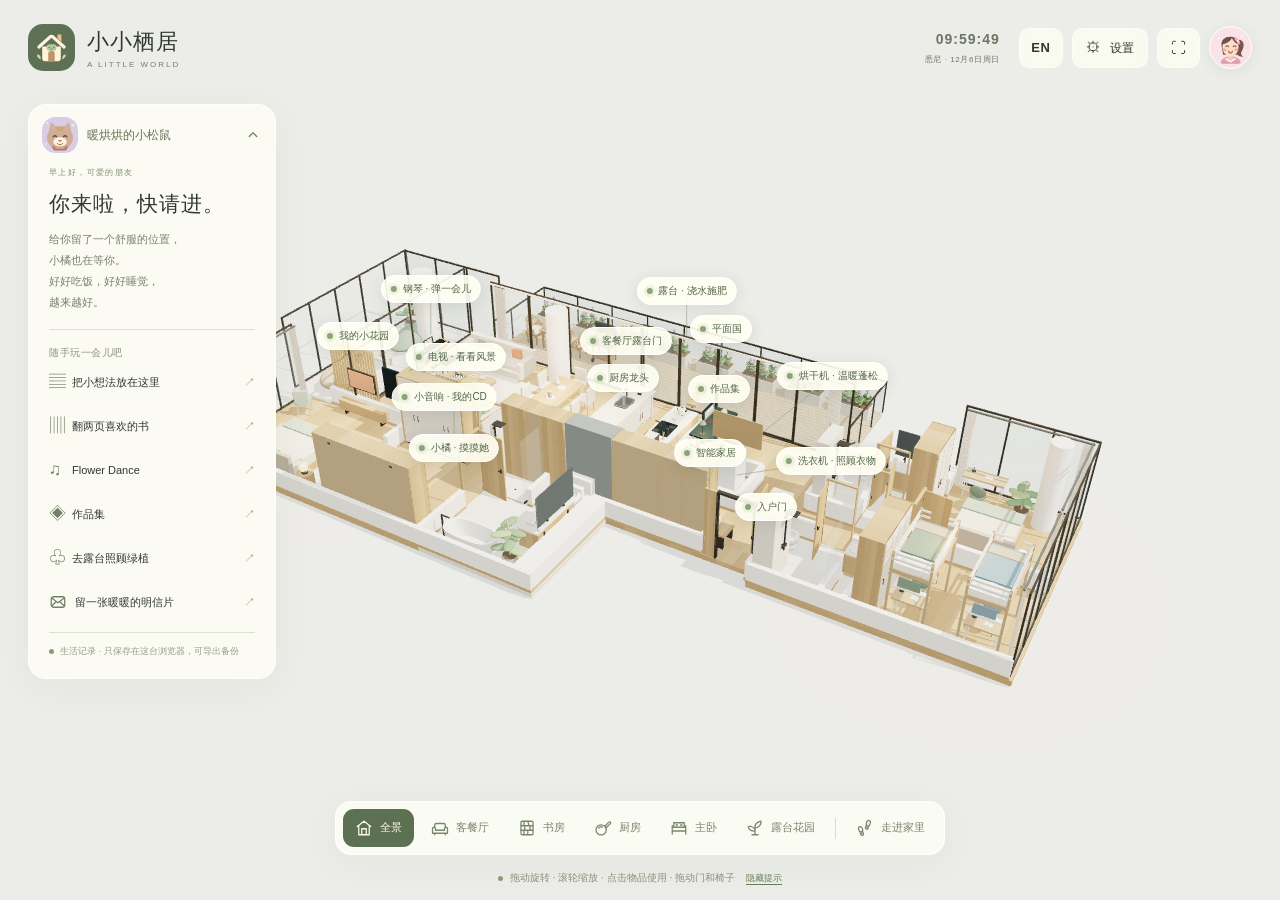
==== little-world/index.html @ 18277e9d "Refine little world rooms and add bilingual daily care interactions" ====
<!doctype html>
<html lang="zh-CN"><head><meta charset="utf-8"><meta name="viewport" content="width=device-width,initial-scale=1,viewport-fit=cover"><meta name="theme-color" content="#e7e8df"><title>小小栖居 · 日常与好奇心</title><link rel="icon" href="data:image/svg+xml,%3Csvg xmlns='http://www.w3.org/2000/svg' viewBox='0 0 64 64'%3E%3Crect width='64' height='64' rx='18' fill='%23647958'/%3E%3Cpath d='M14 30 32 14l18 16v23H14z' fill='%23f5efdf'/%3E%3Cpath d='M27 53V35h10v18' fill='%23647958'/%3E%3C/svg%3E"><link rel="stylesheet" href="home.css?v=12"><link rel="stylesheet" href="personal-space.css?v=9"><link rel="stylesheet" href="welcome-world.css?v=12"><script type="importmap">{"imports":{"three":"./vendor/three.module.js"}}</script></head>
<body>
<main id="world" aria-label="可交互的三维家"></main><div id="hotspots" aria-label="家中的物品"></div>
<header class="topbar"><a class="brand" href="./" aria-label="小小栖居 首页"><span class="home-mark" id="house-icon"></span><span><strong>小小栖居</strong><small>A LITTLE WORLD</small></span></a><div class="top-actions"><span id="clock" class="clock" title="Australia/Sydney"></span><button id="language-toggle" class="icon-button language-toggle" type="button" data-i18n-skip aria-label="Switch to English" title="Switch to English">EN</button><button id="show-settings" class="icon-button" title="显示与数据设置">⚙ <span>设置</span></button><button id="fullscreen" class="icon-button" title="全屏">⛶</button><button id="my-world" class="profile-button" title="认识小屋的主人" aria-label="我的 · 关于屋主与来访记录"><span id="profile-icon"></span></button></div></header>
<aside class="welcome friend-card compactible-card panel" aria-label="朋友卡片">
 <div class="card-header"><button id="welcome-card-toggle" class="card-disclosure" type="button" aria-expanded="true" aria-controls="welcome-card-body"><span id="visitor-chip" class="visitor-chip"><span>一位可爱的朋友</span></span><span class="card-toggle-status sr-only">收起朋友卡片</span><svg class="card-caret" viewBox="0 0 24 24" fill="none" aria-hidden="true"><path d="m7 10 5 5 5-5" stroke="currentColor" stroke-width="1.8" stroke-linecap="round" stroke-linejoin="round"/></svg></button></div>
 <div id="welcome-card-body" class="card-body" role="region" aria-labelledby="welcome-card-toggle"><div class="eyebrow" id="greeting">WELCOME, LITTLE FRIEND</div><h1>你来啦，快请进。</h1><p>给你留了一个舒服的位置，<br>小橘也在等你。<br>好好吃饭，好好睡觉，<br>越来越好。</p><div class="divider"></div><div class="mini-label">随手玩一会儿吧</div><button class="text-action" id="desk-shortcut"><span>▤</span> 把小想法放在这里 <b>↗</b></button><button class="text-action" id="book-shortcut"><span>▥</span> 翻两页喜欢的书 <b>↗</b></button><button class="text-action" id="music-shortcut"><span>♫</span> Flower Dance <b>↗</b></button><button class="text-action" id="portfolio-shortcut"><span>◈</span> 作品集 <b>↗</b></button><button class="text-action" id="garden-shortcut"><span>♧</span> 去露台照顾绿植 <b>↗</b></button><button class="text-action" id="postcard-shortcut"><span id="postcard-icon" class="shortcut-icon"><svg viewBox="0 0 24 24" fill="none" aria-hidden="true"><rect x="3" y="5" width="18" height="14" rx="3" stroke="currentColor" stroke-width="1.7"/><path d="m4 7 8 6 8-6M4 17l5-5m11 5-5-5" stroke="currentColor" stroke-width="1.7" stroke-linecap="round" stroke-linejoin="round"/></svg></span> 留一张暖暖的明信片 <b>↗</b></button><div class="home-status"><i></i><span id="save-status">生活记录 · 保存在你的浏览器</span></div></div>
</aside>
<aside class="cat-card compactible-card panel" aria-label="猫咪卡片">
 <div class="cat-header card-header"><button class="cat-avatar" id="cat-avatar-button" aria-label="让小橘来打招呼">🐈</button><button id="cat-card-toggle" class="card-disclosure" type="button" aria-expanded="true" aria-controls="cat-card-body"><span class="cat-heading"><span class="mini-label">今天也有她陪你</span><span id="cat-name" class="cat-title">小橘</span></span><span class="card-toggle-status sr-only">收起猫咪卡片</span><svg class="card-caret" viewBox="0 0 24 24" fill="none" aria-hidden="true"><path d="m7 10 5 5 5-5" stroke="currentColor" stroke-width="1.8" stroke-linecap="round" stroke-linejoin="round"/></svg></button></div>
 <div id="cat-card-body" class="card-body" role="region" aria-labelledby="cat-card-toggle"><p id="cat-status">在家里伸个懒腰。</p><div class="cat-care"><span id="cat-fed">今日还没喂食</span><span id="cat-days">相伴第 1 天</span></div><div class="cat-actions"><button id="feed-cat" class="primary">添一碗猫粮</button><button id="pet-cat">摸摸头</button><button id="water-cat" class="cat-water">添一点清水</button></div><label class="follow"><input type="checkbox" id="cat-follow" checked> 让小橘跟着我</label><div class="cat-tools"><button id="cat-mute" class="muted-toggle" title="猫咪声音开关" aria-label="猫咪声音开关">♪</button><button id="focus-cat" class="cat-focus" title="看看猫咪">看看她 <span aria-hidden="true">↗</span></button></div><div class="cat-caption">靠近她，听听她想说什么。</div></div>
</aside>
<nav class="room-nav panel" aria-label="房间视角"><button data-room="overview" class="active"><svg class="room-icon" xmlns="http://www.w3.org/2000/svg" viewBox="0 0 24 24" width="18" height="18" fill="none" stroke="currentColor" stroke-width="1.7" stroke-linecap="round" stroke-linejoin="round" aria-hidden="true" focusable="false"><path d="m3 10 9-7 9 7M5 9v12h14V9M9 21v-8h6v8"/></svg> <span>全景</span></button><button data-room="living"><svg class="room-icon" xmlns="http://www.w3.org/2000/svg" viewBox="0 0 24 24" width="18" height="18" fill="none" stroke="currentColor" stroke-width="1.7" stroke-linecap="round" stroke-linejoin="round" aria-hidden="true" focusable="false"><path d="M5 12V8a2 2 0 0 1 2-2h10a2 2 0 0 1 2 2v4M4 11a2 2 0 0 1 2 2v2h12v-2a2 2 0 0 1 4 0v6H2v-6a2 2 0 0 1 2-2ZM5 19v2m14-2v2"/></svg> <span>客餐厅</span></button><button data-room="study"><svg class="room-icon" xmlns="http://www.w3.org/2000/svg" viewBox="0 0 24 24" width="18" height="18" fill="none" stroke="currentColor" stroke-width="1.7" stroke-linecap="round" stroke-linejoin="round" aria-hidden="true" focusable="false"><rect x="4" y="3" width="16" height="18" rx="1.5"/><path d="M4 9h16M4 15h16M8 3v6m5-6 2 6M9 9v6m7-6v6M8 15v6m5-6v6"/></svg> <span>书房</span></button><button data-room="kitchen" aria-label="厨房"><svg xmlns="http://www.w3.org/2000/svg" viewBox="0 0 24 24" class="room-icon" width="18" height="18" fill="none" stroke="currentColor" stroke-width="1.7" stroke-linecap="round" stroke-linejoin="round" aria-hidden="true" focusable="false"><circle cx="9.5" cy="14.5" r="6.8"/><path d="m14.3 9.7 5.5-5.5a1.4 1.4 0 0 1 2 2l-6 5.8M6.3 12.1a4 4 0 0 1 4.7-1.2"/></svg> <span>厨房</span></button><button data-room="master"><svg class="room-icon" xmlns="http://www.w3.org/2000/svg" viewBox="0 0 24 24" width="18" height="18" fill="none" stroke="currentColor" stroke-width="1.7" stroke-linecap="round" stroke-linejoin="round" aria-hidden="true" focusable="false"><path d="M3 20V9m18 11V9M3 16h18M5 11V5h14v6M3 11h18v5H3Z"/><path d="M8 8h2m4 0h2"/></svg> <span>主卧</span></button><button data-room="terrace"><svg class="room-icon" xmlns="http://www.w3.org/2000/svg" viewBox="0 0 24 24" width="18" height="18" fill="none" stroke="currentColor" stroke-width="1.7" stroke-linecap="round" stroke-linejoin="round" aria-hidden="true" focusable="false"><path d="M12 21v-9M12 16C4 17 3 10 3 10s8-2 9 6Zm0-4C11 4 20 3 20 3s1 8-8 9ZM8 21h8"/></svg> <span>露台花园</span></button><span class="nav-divider"></span><button id="walk-mode" aria-label="走进家里" aria-pressed="false"><svg xmlns="http://www.w3.org/2000/svg" viewBox="0 0 24 24" class="room-icon" width="18" height="18" fill="none" stroke="currentColor" stroke-width="1.7" stroke-linecap="round" stroke-linejoin="round" aria-hidden="true" focusable="false"><g transform="translate(3.5 10) rotate(-18 3 5)"><path d="M3 0C1.3 0 .5 1.5 .5 3.2L.9 7h4.2l.4-3.8C5.5 1.5 4.7 0 3 0Zm-1.8 9h3.6v1.3a1.8 1.8 0 0 1-3.6 0Z"/></g><g transform="translate(13 1.8) rotate(18 3 5)"><path d="M3 0C1.3 0 .5 1.5 .5 3.2L.9 7h4.2l.4-3.8C5.5 1.5 4.7 0 3 0Zm-1.8 9h3.6v1.3a1.8 1.8 0 0 1-3.6 0Z"/></g></svg> <span>走进家里</span></button></nav>
<div class="interaction-help"><span class="help-dot"></span><span id="controls-help">拖动旋转 · 滚轮缩放 · 点击物品使用 · 拖动门和椅子</span><button id="toggle-hotspots">隐藏提示</button></div>
<div id="hover-label" hidden></div><div id="toast" role="status" aria-live="polite"></div>
<div id="loading" role="status" data-i18n-skip><div class="loading-home">⌂</div><h2>正在把家收拾好…</h2><p id="load-detail" lang="en">Making room for you…</p></div>
<section id="settings" class="settings panel" hidden aria-label="显示与数据设置"><div class="settings-title"><h2>让家更顺手</h2><button id="close-settings" class="small-icon" aria-label="关闭设置">×</button></div><label>完整墙体<input id="full-walls" type="checkbox"></label><label>玻璃与窗帘<input id="show-glass" type="checkbox" checked></label><label>顶面与空调<input id="show-ceiling" type="checkbox"></label><label>减弱动画<input id="reduce-motion" type="checkbox"></label><label>猫咪的名字<input id="rename-cat" type="text" maxlength="16" value="小橘"></label><button id="reset-furniture">复原家具位置</button><button id="export-data">导出便签与生活记录</button><label class="import-label">导入备份<input id="import-data" type="file" accept="application/json,.json"></label><a href="README.md" target="_blank" rel="noopener">使用说明 ↗</a><p>便签和生活记录留在这个浏览器。共享信箱里的明信片会公开展示。</p></section>
<section id="portfolio-window" class="studio-window" hidden role="dialog" aria-label="作品集"><header id="portfolio-drag"><div><span class="window-dot"></span> 作品集</div><button id="portfolio-close" aria-label="关闭作品集">×</button></header><div class="studio-toolbar"><span>把想法做成可以体验的东西</span><a id="portfolio-external" href="https://liqianyouy.github.io/Homepage/portfolio/" target="_blank" rel="noopener">在浏览器中打开 ↗</a></div><iframe id="portfolio-frame" title="作品集" sandbox="allow-scripts allow-same-origin allow-forms allow-popups" referrerpolicy="strict-origin-when-cross-origin"></iframe><footer>HCI · Responsible AI · Physical computing · Everyday care</footer></section>
<script>if(location.protocol==='file:'){document.querySelector('#loading h2').textContent='请通过启动器打开小小栖居';document.querySelector('#load-detail').textContent='Please start the local server and open its localhost address.';}</script><script type="module" src="app.js?v=12"></script></body></html>
---- little-world/home.css ----
:root{--ink:#30392f;--muted:#7a8271;--green:#5b6d50;--cream:#fbfbf3;--line:#dce0d2;--soft:#e9eddf;--accent:#c79267;font-family:-apple-system,BlinkMacSystemFont,"PingFang SC","Noto Sans SC",sans-serif;color:var(--ink);font-synthesis:none}*{box-sizing:border-box}html,body{margin:0;width:100%;height:100%;overflow:hidden;background:#e7e8df}button,input,a{-webkit-tap-highlight-color:transparent}button,a{touch-action:manipulation}button{font:inherit;color:inherit;border:1px solid var(--line);background:#f9faf2;border-radius:10px;cursor:pointer;transition:background .18s,transform .18s}button:hover{background:#e7ecd9}button:active{transform:translateY(1px)}button:focus-visible,a:focus-visible,input:focus-visible{outline:3px solid #aac298;outline-offset:3px}button:disabled{opacity:.5;cursor:default}a{color:inherit;text-decoration:none}input{font:inherit;accent-color:var(--green)}[hidden]{display:none!important}#world,#world canvas,#hotspots{position:absolute;inset:0;width:100%;height:100%}#world canvas{display:block;touch-action:none;outline:none}#hotspots{pointer-events:none;z-index:3}.panel{background:#fbfcf4ed;border:1px solid #ffffffd9;box-shadow:0 8px 40px #3442270b;backdrop-filter:blur(16px);border-radius:18px}.topbar{position:absolute;left:28px;right:28px;top:24px;display:flex;align-items:center;justify-content:space-between;z-index:9;pointer-events:none}.topbar>*{pointer-events:auto}.brand{display:flex;align-items:center;gap:12px}.brand strong{font-size:22px;letter-spacing:1px;font-weight:650}.brand small{display:block;font-size:8px;letter-spacing:2px;color:#75806c;margin-top:3px}.home-mark{width:47px;height:47px;border-radius:15px;background:#5e7155;color:#fcf7e8;display:grid;place-items:center;font-size:34px;line-height:1}.top-actions{display:flex;align-items:center;gap:9px}.icon-button{height:40px;padding:0 13px;background:#fbfcf1da;border-color:#fff9;backdrop-filter:blur(8px);font-size:15px}.icon-button span{font-size:12px;margin-left:5px}.clock{font-size:11px;color:#6d7763;margin-right:10px;letter-spacing:.6px}.welcome{position:absolute;left:28px;top:104px;width:248px;padding:24px;z-index:4}.eyebrow{font-size:9px;letter-spacing:1.8px;color:#819071}.welcome h1{font-size:23px;font-weight:600;letter-spacing:1px;margin:11px 0 12px}.welcome p{font-size:12px;line-height:1.9;color:#77816e;margin:0}.divider{height:1px;background:var(--line);margin:19px 0}.mini-label{font-size:10px;letter-spacing:.5px;color:#88927d}.text-action{padding:10px 0;display:flex;align-items:center;width:100%;background:none;border:0;font-size:12px;text-align:left;gap:11px}.text-action span{width:15px;color:#718365;font-size:17px}.text-action b{margin-left:auto;font-weight:400;color:#919c83}.text-action:hover{background:none;color:#789461}.home-status{border-top:1px solid var(--line);display:flex;gap:6px;align-items:center;padding-top:15px;margin-top:8px;font-size:9px;color:#949d88}.home-status i,.help-dot{display:inline-block;height:5px;width:5px;border-radius:50%;background:#8a9f72}.cat-card{position:absolute;right:28px;top:104px;width:224px;padding:17px;z-index:4}.cat-header{display:flex;align-items:center;gap:10px}.cat-avatar{background:#efe7d6;border-radius:50%;font-size:24px;width:43px;height:43px;display:grid;place-items:center}.cat-header h2{font-size:17px;font-weight:600;margin:3px 0}.small-icon{border:0;background:none;font-size:20px;padding:2px 5px;margin-left:auto}.cat-card p{font-size:11px;color:#78826d;margin:16px 0 11px}.cat-care{display:flex;justify-content:space-between;font-size:9px;color:#91987f}.cat-actions{display:flex;gap:6px;margin-top:13px}.cat-actions button{padding:9px 10px;font-size:11px;flex:1;white-space:nowrap}.primary{background:var(--green);color:#fff8e9;border-color:var(--green)}.primary:hover{background:#6c825e}.follow{display:flex;align-items:center;gap:4px;font-size:10px;color:#8a947b;margin-top:12px}.follow input{width:12px;height:12px}.room-nav{position:absolute;bottom:45px;left:50%;transform:translateX(-50%);display:flex;align-items:center;gap:5px;padding:7px;z-index:8;border-radius:16px;white-space:nowrap}.room-nav button{border:0;background:transparent;display:flex;gap:7px;align-items:center;padding:10px 12px;font-size:17px;border-radius:11px;color:#7b876d}.room-nav span{font-size:11px}.room-nav button.active{background:#5c7052;color:#fcf7e8}.room-nav button:hover:not(.active){background:#e9eddd}.nav-divider{height:21px;width:1px;background:#d8decd;margin:0 3px}.interaction-help{position:absolute;left:50%;bottom:15px;transform:translateX(-50%);display:flex;align-items:center;gap:7px;font-size:10px;color:#89947b;white-space:nowrap;z-index:4}.interaction-help button{border:0;background:transparent;padding:0 0 0 4px;font-size:9px;color:#687f57;text-decoration:underline;text-underline-offset:3px}.hotspot{position:absolute;pointer-events:auto;transform:translate(-50%,-100%);font-size:10px;padding:6px 9px;border-radius:20px;background:#fffff3e8;border:1px solid #fff;box-shadow:0 3px 15px #3a462b1c;color:#516547;white-space:nowrap;display:flex;align-items:center;gap:6px}.hotspot:before{content:"";width:6px;height:6px;border-radius:50%;background:#8aa575;box-shadow:0 0 0 3px #91a87520}.hotspot:hover{background:#f7ffe8;transform:translate(-50%,-105%)}#hover-label{position:absolute;z-index:14;pointer-events:none;background:#3b4b35ed;color:#f6f4e8;border-radius:9px;padding:8px 11px;font-size:11px;box-shadow:0 5px 14px #0002}#toast{position:absolute;left:50%;bottom:126px;z-index:200;transform:translate(-50%,8px);padding:12px 19px;background:#384931ed;color:#fff9eb;box-shadow:0 10px 40px #202a171c;border-radius:30px;font-size:12px;opacity:0;pointer-events:none;transition:.2s}#toast.show{opacity:1;transform:translate(-50%,0)}#loading{position:absolute;inset:0;z-index:100;display:grid;align-content:center;justify-items:center;background:#e9ebe1;color:#667959}.loading-home{font-size:70px;font-weight:200}.loading-home:after{content:"";display:block;width:45px;height:2px;background:#bdc7ad;animation:breathe 1.5s ease-in-out infinite;margin:7px auto 25px}#loading h2{font-size:20px;letter-spacing:2px;font-weight:400;margin:0 0 12px}#loading p{font-size:11px;color:#8b977c}@keyframes breathe{50%{opacity:.3;transform:scaleX(.4)}}.settings{position:absolute;right:28px;top:82px;width:280px;z-index:35;padding:21px}.settings-title{display:flex;align-items:center;margin-bottom:14px}.settings h2{font-size:17px;font-weight:550;margin:0}.settings label{display:flex;align-items:center;justify-content:space-between;font-size:12px;margin:15px 0}.settings label input[type=text]{width:113px;background:#fffdf4;border:1px solid #d7dec9;border-radius:6px;padding:7px;font-size:12px}.settings>button,.import-label,.settings>a{display:block!important;width:100%;font-size:11px;padding:10px;text-align:center;border-radius:8px;margin:8px 0!important}.import-label{background:#e9eddc;cursor:pointer}.import-label input{display:none}.settings p{font-size:10px;line-height:1.8;color:#939d87}.studio-window{position:absolute;left:26%;top:12%;width:min(850px,72vw);height:72vh;z-index:65;border-radius:15px;background:#f8f9ef;box-shadow:0 20px 100px #19241736;overflow:hidden;resize:both;min-width:330px;min-height:300px;border:1px solid #fff}.studio-window header{height:47px;padding:0 16px;display:flex;align-items:center;justify-content:space-between;background:#eef0e3;cursor:move;touch-action:none;font-size:12px}.studio-window header button{background:none;border:0;font-size:24px}.window-dot{display:inline-block;width:8px;height:8px;border-radius:50%;background:#98a783;margin-right:9px}.studio-toolbar{height:40px;display:flex;justify-content:space-between;align-items:center;padding:0 18px;font-size:10px;color:#7e8b6d}.studio-toolbar a{color:#5f7a4e}.studio-window iframe{border:0;background:white;width:100%;height:calc(100% - 112px)}.studio-window footer{height:25px;padding:4px 18px;font-size:9px;color:#919b85}.walk-mode .welcome{display:none}.walk-mode #world{cursor:crosshair}.night .panel{background:#eff1e2e6}.night .brand,.night .clock{color:#e5ebd8}.night .brand small{color:#c4d0b8}.night .interaction-help{color:#c4cfb6}body[data-reduced-motion=true] *{animation:none!important;transition:none!important}@media(max-width:1100px){.welcome{width:206px;padding:19px}.cat-card{width:192px;padding:14px}.welcome h1{font-size:20px}.text-action{font-size:11px}.room-nav button{padding:9px 10px}}@media(max-width:760px){.topbar{left:15px;right:15px;top:15px}.brand small,.clock,.icon-button span{display:none}.brand strong{font-size:19px}.home-mark{width:38px;height:38px;border-radius:12px;font-size:29px}.top-actions{gap:5px}.icon-button{height:35px;padding:0 10px}.welcome{left:15px;top:73px;width:170px;padding:14px}.welcome h1{font-size:17px;margin:8px 0}.welcome p,.welcome .divider,.welcome .mini-label,.home-status{display:none}.text-action{font-size:10px;padding:7px 0;gap:6px}.cat-card{right:15px;top:73px;width:157px;padding:11px}.cat-avatar{width:30px;height:30px;font-size:20px}.cat-header{gap:5px}.cat-header h2{font-size:14px}.cat-header .mini-label{font-size:8px}.cat-card p{font-size:9px;margin:8px 0}.cat-care{font-size:8px;display:block;line-height:1.8}.cat-actions{gap:4px;margin-top:7px}.cat-actions button{font-size:9px;padding:7px 5px}.follow{font-size:8px;margin-top:7px}.room-nav{bottom:44px;max-width:calc(100% - 18px);gap:1px;overflow-x:auto;padding:5px;justify-content:flex-start}.room-nav button{padding:8px 9px;font-size:15px;gap:4px}.room-nav span{font-size:9px}.interaction-help{font-size:8px;max-width:96vw;white-space:normal;width:max-content;text-align:center;bottom:12px}.interaction-help button{white-space:nowrap}.settings{right:15px;top:65px;width:270px}.hotspot{font-size:9px;padding:5px 7px}.studio-window{left:3%;top:10%;width:94%;height:78vh;min-width:0}.studio-toolbar span{display:none}.eyebrow{font-size:8px}.walk-mode .cat-card{top:73px}}@media(prefers-reduced-motion:reduce){*{animation:none!important;transition:none!important}}

.close-view .welcome{width:210px;padding:14px 18px}.close-view .welcome h1,.close-view .welcome p,.close-view .welcome .divider,.close-view .welcome .mini-label,.close-view .welcome .home-status{display:none}.close-view .welcome .eyebrow{margin-bottom:7px}.close-view .text-action{padding:7px 0;font-size:11px}@media(max-width:760px){.close-view .welcome{width:170px;top:auto;bottom:100px;left:15px}.close-view .welcome .eyebrow{display:none}}

/* One shared icon box keeps every room and walking mark optically aligned. */
.room-nav{--room-icon-size:18px}.room-nav button>svg{display:block;width:var(--room-icon-size);height:var(--room-icon-size);flex:0 0 var(--room-icon-size);align-self:center}.room-nav button>span{line-height:1.2}
.room-nav button,.room-nav .nav-divider{flex-shrink:0}.room-nav{scrollbar-width:none}.room-nav::-webkit-scrollbar{display:none}
@media(max-width:760px){.room-nav{--room-icon-size:15px}.room-nav button{padding-inline:7px;gap:4px}}

@media(max-width:430px){.room-nav button{padding-inline:5px;gap:3px}.room-nav button>span{font-size:8px}.room-nav .nav-divider{margin-inline:2px}}

/* The language switch stays compact beside the clock on narrow screens. */
.language-toggle{min-width:44px;padding:0 10px;font-size:13px;font-weight:650;letter-spacing:.04em}
html[lang=en] .room-nav span{font-size:10px}
html[lang=en] .welcome.friend-card .visitor-chip{font-size:11px}
html[lang=en] .text-action{line-height:1.5}
@media(max-width:600px){.topbar .clock{margin-right:0;flex-shrink:1;min-width:0}.topbar .clock strong{font-size:11px;letter-spacing:.2px}.topbar .clock small{font-size:7px;white-space:nowrap}.topbar .brand{gap:6px}.topbar .brand strong{font-size:17px}.topbar .top-actions{gap:3px}.topbar .icon-button{padding:0 8px}html[lang=en] .room-nav button{padding:8px 7px}html[lang=en] .room-nav span{font-size:9px}}
@media(max-width:370px){.topbar .clock small{display:none}.topbar .brand strong{font-size:16px}.topbar .home-mark{width:30px;height:30px}.topbar .clock strong{font-size:10px}}
---- little-world/personal-space.css ----
.ps-root{--ps-ink:#373e34;--ps-muted:#7b8174;--ps-paper:#fbf9f3;--ps-line:#dddccc;--ps-sage:#6e8062;position:fixed;inset:0;pointer-events:none;z-index:90;font-family:Inter,"PingFang SC","Noto Sans SC",system-ui,sans-serif;color:var(--ps-ink);font-size:14px;line-height:1.55;color-scheme:light}
.ps-root *{box-sizing:border-box}.ps-root [hidden]{display:none!important}.ps-root button,.ps-root input,.ps-root textarea,.ps-root summary{font:inherit}.ps-root button,.ps-root a,.ps-root input,.ps-root textarea,.ps-root summary{outline-offset:3px}.ps-root :focus-visible{outline:2px solid #667e57}.ps-root button{cursor:pointer}.ps-root a{text-decoration:none;color:inherit}.ps-root h2,.ps-root h3,.ps-root p{margin:0}
.ps-window{position:absolute;display:flex;flex-direction:column;width:560px;height:570px;min-width:300px;min-height:260px;max-width:calc(100vw - 24px);max-height:calc(100dvh - 24px);overflow:hidden;resize:both;pointer-events:auto;background:var(--ps-paper);border:1px solid #e4e0d5;border-radius:20px;box-shadow:0 24px 75px #35403230,0 3px 12px #4e452312;isolation:isolate}.ps-window.is-expanded{resize:none;border-radius:16px}.ps-titlebar{display:flex;align-items:center;justify-content:space-between;gap:16px;padding:17px 18px 15px 22px;border-bottom:1px solid var(--ps-line);background:linear-gradient(115deg,#ede4d4,#f7f4ea 64%);cursor:grab;touch-action:none;user-select:none;flex:0 0 auto}.ps-titlebar.is-dragging,.ps-note-handle.is-dragging{cursor:grabbing}.ps-window-heading{min-width:0}.ps-window-heading h2{font-size:17px;line-height:1.4;letter-spacing:.01em;font-weight:650;overflow:hidden;text-overflow:ellipsis;white-space:nowrap;max-width:600px}.ps-window-heading p{font-size:11px;color:#7c806f;margin-top:3px}.ps-window-tools{display:flex;gap:5px;flex-shrink:0}.ps-content{flex:1;min-height:0;overflow:auto;padding:20px;overscroll-behavior:contain;scrollbar-width:thin;scrollbar-color:#c9cebd transparent}.ps-button{display:inline-flex;align-items:center;justify-content:center;gap:5px;min-height:34px;padding:6px 12px;border:1px solid #d6d8c9;border-radius:10px;background:#fffdf7;color:var(--ps-ink);font-size:12px;font-weight:550;line-height:1.5;white-space:nowrap;transition:background .15s,border-color .15s,transform .15s}.ps-button:hover{background:#edf0e5;border-color:#b6c1a8}.ps-button:active{transform:translateY(1px)}.ps-primary{background:var(--ps-sage);border-color:var(--ps-sage);color:#fff}.ps-primary:hover{background:#5d7053;color:#fff;border-color:#5d7053}.ps-quiet{background:transparent;border-color:transparent;color:#7d8073}.ps-icon-button{width:30px;min-height:30px;padding:0;background:#ffffff65;border-color:#d9d8ca;border-radius:50%;font-size:18px;font-weight:400}.ps-toolbar{display:flex;align-items:center;gap:12px;justify-content:space-between;margin-bottom:15px}.ps-save-status{font-size:11px;color:var(--ps-muted)}.ps-actions{display:flex;gap:7px;flex-wrap:wrap;align-items:center}.ps-hint{font-size:11px;color:var(--ps-muted);line-height:1.65;margin:10px 0 12px!important}.ps-empty{padding:50px 30px;max-width:430px;text-align:center;color:#8a8b7c}.ps-empty strong{font-size:15px;font-weight:550;color:#717e63}.ps-empty p{margin-top:8px;font-size:12px}.ps-empty-small{font-size:12px;color:var(--ps-muted);padding:15px 2px}
.ps-notes-window{width:580px;height:590px}.ps-notes-window .ps-content{display:flex;flex-direction:column;padding-bottom:10px;overflow:hidden}.ps-notes-scroller{position:relative;flex:1;min-height:0;overflow:auto;border:1px solid #e1e2d5;border-radius:14px;background-color:#eeeee3;background-image:radial-gradient(#cbd0bd 1px,transparent 1px);background-size:18px 18px;overscroll-behavior:contain}.ps-notes-board{position:relative;min-height:100%;min-width:100%}.ps-note{position:absolute;width:212px;min-height:200px;padding:0 13px 10px;border-radius:4px 4px 16px 4px;box-shadow:2px 5px 13px #70644819;border:1px solid #605e3210;transform:rotate(-.3deg)}.ps-note:nth-child(even){transform:rotate(.35deg)}.ps-note-cream{background:#fff4d9}.ps-note-sage{background:#dfe8d3}.ps-note-rose{background:#f1ded4}.ps-note-blue{background:#dbe6e8}.ps-note-sand{background:#eee4c4}.ps-note-handle{display:flex;justify-content:space-between;align-items:center;height:34px;font-size:10px;color:#6c755f;cursor:grab;touch-action:none;user-select:none;border-bottom:1px solid #8b8b671c}.ps-note-delete{background:none;border:0;min-height:24px;padding:0 5px;font-size:16px;color:#737a66}.ps-note textarea{display:block;width:100%;height:132px;resize:vertical;min-height:110px;max-height:380px;border:0;background:transparent;color:#414738;padding:10px 0 6px;font-size:13px;line-height:1.7;outline-offset:1px}.ps-note textarea::placeholder{color:#91947e}.ps-note-palette{display:flex;gap:7px;padding-top:5px}.ps-swatch{padding:0;width:16px;min-height:16px;height:16px;border:1px solid #70746138;border-radius:50%}.ps-swatch[aria-pressed=true]{outline:1.5px solid #697460;outline-offset:2px}
.ps-form{display:grid;gap:7px;padding:16px 0 0}.ps-form label{font-size:11px;font-weight:650;color:#717765}.ps-form input{width:100%;border:1px solid #d9ddce;background:#fffefa;color:#3d4437;padding:10px 11px;border-radius:9px;min-height:40px;font-size:13px}.ps-form input::placeholder{color:#a0a394}.ps-form .ps-actions{margin-top:6px}.ps-form-message{font-size:11px;color:#906252;min-height:12px}.ps-paper-list{display:grid;gap:12px}.ps-paper{display:flex;gap:13px;border:1px solid #e2e2d6;border-radius:13px;background:#fffefa;padding:15px}.ps-book-mark{display:flex;align-items:center;justify-content:center;width:34px;height:45px;flex-shrink:0;background:#b4c0a4;border-radius:2px 7px 7px 2px;box-shadow:inset 4px 0 #7f926b;color:#fff;font-size:24px}.ps-paper-info{min-width:0;flex:1}.ps-paper h3{font-size:13px;font-weight:600;overflow-wrap:anywhere}.ps-paper p{font-size:10px;color:#8a907d;margin:5px 0 10px;word-break:break-all;display:-webkit-box;-webkit-line-clamp:2;-webkit-box-orient:vertical;overflow:hidden}.ps-add-paper,.ps-cd-library{margin-top:18px;padding-top:15px;border-top:1px solid var(--ps-line)}.ps-root summary{cursor:pointer;color:#6a7b5d;font-size:13px;font-weight:550;padding:2px 0}.ps-reader-window{width:780px;height:700px}.ps-reader-window .ps-content{display:flex;flex-direction:column;overflow:hidden;padding:14px 18px 18px}.ps-reader-window .ps-toolbar{justify-content:flex-end;margin-bottom:0}.ps-reader-window .ps-hint{margin-top:7px!important}.ps-paper-frame{display:block;flex:1;min-height:160px;width:100%;border:1px solid #e2e2d6;border-radius:10px;background:white}
.ps-music-window{width:480px;height:660px}.ps-record{display:flex;gap:22px;align-items:center;margin:5px 0 23px}.ps-record h3{font-size:17px;font-weight:600;overflow-wrap:anywhere;line-height:1.4;margin:5px 0}.ps-eyebrow{font-size:8px;letter-spacing:.13em;color:#8d9680;font-weight:650}.ps-disc{width:112px;height:112px;flex:0 0 112px;display:grid;place-items:center;border-radius:50%;background:repeating-radial-gradient(circle at center,#29312a 0,#29312a 1px,#333c32 1.5px,#252b25 2.4px);box-shadow:0 7px 15px #33382925;position:relative;animation:ps-record-spin 5.5s linear infinite;animation-play-state:paused}.ps-disc::after{content:"";position:absolute;width:8px;height:8px;border-radius:50%;background:#f3efdf;border:1px solid #e3dfcb}.ps-disc.is-playing{animation-play-state:running}.ps-disc-label{display:grid;place-items:center;width:48px;height:48px;border-radius:50%;background:#b5c09f;color:#526243;font-size:7px;letter-spacing:.07em;padding-bottom:14px}.ps-music-status{font-size:11px;color:#818674}.ps-music-tabs{display:flex;gap:5px;background:#eaece1;border-radius:11px;padding:4px;margin-bottom:17px}.ps-music-tabs .ps-button{flex:1;background:transparent;border-color:transparent}.ps-music-tabs .ps-button[aria-pressed=true]{background:#fffdf6;box-shadow:0 1px 5px #555b3912}.ps-spotify{display:block;width:100%;height:152px;border:0;border-radius:12px;margin-bottom:12px}.ps-audio{display:block;width:100%;height:42px;margin:14px 0 12px}.ps-file-input{position:absolute;width:1px;height:1px;padding:0;margin:-1px;overflow:hidden;clip:rect(0,0,0,0);white-space:nowrap;border:0}.ps-file-input:focus-visible+.ps-hint{outline:2px solid #667e57}.ps-file-label{cursor:pointer}.ps-track-list{display:grid;gap:6px}.ps-track{display:flex;align-items:center;gap:5px;padding:9px 0;border-bottom:1px solid #e4e5d9}.ps-track>div{flex:1;min-width:0}.ps-track strong{display:block;font-size:12px;font-weight:550;overflow-wrap:anywhere}.ps-track small{display:block;font-size:10px;color:#919580}.ps-track .ps-button{padding:5px 8px;min-height:28px;font-size:11px}.ps-favorite{display:flex;gap:5px;justify-content:space-between;padding:5px 0}.ps-favorite>a{max-width:83%;white-space:normal;text-align:left;justify-content:flex-start}.ps-favorites{padding-top:10px}.ps-compact-form{padding-top:15px}.ps-compact-form>.ps-button{justify-self:start;margin-top:5px}@keyframes ps-record-spin{to{transform:rotate(360deg)}}
@media(max-width:600px){.ps-window{left:12px!important;max-width:calc(100vw - 24px);min-width:280px;width:calc(100vw - 24px);height:min(650px,calc(100dvh - 40px));resize:none}.ps-titlebar{padding:13px 12px 12px 16px}.ps-window-heading h2{font-size:15px}.ps-window-heading p{font-size:10px}.ps-content{padding:15px}.ps-toolbar{gap:8px}.ps-save-status{font-size:10px}.ps-record{gap:16px}.ps-disc{width:92px;height:92px;flex-basis:92px}.ps-paper{padding:12px;gap:10px}.ps-paper .ps-button{font-size:11px;padding:5px 9px}.ps-reader-window .ps-content{padding:12px}.ps-window.is-expanded{height:calc(100dvh - 24px)}}
@media(prefers-reduced-motion:reduce){.ps-disc{animation:none}.ps-button{transition:none}}

.ps-reader-status{font-size:12px;line-height:1.6;color:var(--ps-muted);padding:10px 12px;margin:0 0 10px;border-radius:9px;background:#eef1e7;flex:0 0 auto}.ps-reader-status.is-error{color:#855740;background:#f5e6d9}.ps-reader-window .ps-toolbar{flex-wrap:wrap;flex:0 0 auto}.ps-reader-window .ps-hint{flex:0 0 auto}.ps-reader-window .ps-content>.ps-quiet{align-self:flex-start;margin-bottom:9px}
---- little-world/welcome-world.css ----
.home-mark{padding:6px;display:flex;align-items:center;justify-content:center}.home-mark svg{width:100%;height:100%;display:block}.clock{display:flex;gap:4px;flex-direction:column;text-align:right;font-variant-numeric:tabular-nums;line-height:1.5}.clock strong{font-size:14px;letter-spacing:1px;font-weight:550}.clock small{font-size:8px}.profile-button{width:43px;height:43px;padding:3px;display:grid;place-items:center;border-radius:50%;border-color:#fff;background:#f5efdf;box-shadow:0 3px 13px #55664c15}.profile-button span,.profile-button svg{display:block;width:100%;height:100%}.visitor-chip{display:flex;align-items:center;gap:7px;font-size:9px;color:#87947b;margin:0 0 14px}.tiny-avatar{width:32px;height:32px;display:block;flex-shrink:0}.tiny-avatar svg{display:block;width:100%;height:100%}.welcome h1{font-size:22px;line-height:1.5;margin:5px 0 9px}.welcome p{line-height:1.8}.welcome .divider{margin:15px 0}.welcome .text-action{padding:9px 0}.cat-card .cat-care{margin:10px 0}.cat-avatar{padding:0;border:0;overflow:hidden;background:#efe7d6}.cat-avatar svg{width:100%;height:100%}.cat-actions{flex-wrap:wrap}.cat-actions button{min-width:70px}.cat-actions .cat-water{flex-basis:100%;background:#eef4ed;color:#6c8163;border-color:#dce6d7}.muted-toggle{margin-left:auto;font-size:15px;min-width:28px;border:0;background:transparent}.cat-header .small-icon{margin-left:0}.cat-caption{font-size:9px;color:#929e85;line-height:1.7;margin:9px 0 0}.close-view .visitor-chip{margin:0 0 6px;font-size:8px}.close-view .visitor-chip .tiny-avatar{width:23px;height:23px}.world-ui{position:absolute;inset:0;pointer-events:none;z-index:50}.home-dialog{pointer-events:auto;position:absolute;left:50%;top:11%;transform:translateX(-50%);width:min(var(--dialog-width,600px),calc(100vw - 28px));max-height:80vh;background:#fbfaf3;border:1px solid #fff;border-radius:23px;box-shadow:0 20px 90px #26352030;overflow:hidden;outline:none;display:flex;flex-direction:column}.dialog-header{display:flex;align-items:center;justify-content:space-between;gap:20px;padding:23px 26px 20px;background:#f1f2e5;border-bottom:1px solid #e2e5d4;cursor:move;touch-action:none}.dialog-header h2{font-size:21px;font-weight:600;margin:0 0 5px}.dialog-header p{font-size:11px;color:#879078;margin:0;line-height:1.7}.dialog-close{width:32px;height:32px;flex-shrink:0;border:1px solid #d9dfcd;border-radius:50%;font-size:22px;background:#fffaf0}.dialog-body{padding:24px 26px;overflow:auto;overscroll-behavior:contain}.host-intro{display:flex;gap:22px;align-items:center}.host-portrait{width:104px;height:104px;flex-shrink:0}.host-portrait svg{width:100%;height:100%}.dialog-eyebrow{font-size:9px;letter-spacing:1.5px;color:#8b9b7d}.host-intro h3{font-size:21px;line-height:1.5;margin:7px 0}.host-intro p,.gentle-note,.visit-guide p{font-size:12px;color:#7d8973;line-height:1.9;margin:7px 0}.gentle-note{padding:12px 0}.interest-tags{display:flex;gap:6px;flex-wrap:wrap;margin:8px 0 18px}.interest-tags span{font-size:9px;color:#849575;background:#eff2e5;border-radius:20px;padding:7px 10px}.guest-identity{display:flex;align-items:center;gap:12px;background:#f6eddc;padding:12px 16px;border-radius:16px;font-size:12px;color:#89745d}.visitor-avatar{width:42px;height:42px;display:block}.visitor-avatar svg{width:100%;height:100%}.visit-guide{margin-top:23px}.visit-guide h3{font-size:14px;font-weight:600;margin:0}.world-actions{display:flex;gap:7px;flex-wrap:wrap;margin:15px 0}.world-button{font-size:11px;padding:10px 13px;border-radius:11px;background:#f4f5e9;border-color:#e0e5d2}.world-button.primary{background:#718669;border-color:#718669;color:#fffaf0}.visit-stats{border-top:1px solid #e1e4d6;margin-top:24px;padding-top:22px}.stat-numbers{display:flex;justify-content:space-between;gap:12px;font-size:13px;color:#637a58;font-weight:500}.stats-caption{font-size:9px;line-height:1.8;color:#9ba58f}.visit-chart{display:flex;align-items:end;justify-content:space-between;gap:12px;height:105px;margin:15px 0}.visit-day{display:flex;flex-direction:column;align-items:center;justify-content:flex-end;gap:7px;flex:1}.visit-day i{display:block;width:100%;max-width:36px;border-radius:5px 5px 2px 2px;background:#b4c3a2;min-height:6px}.visit-day:last-child i{background:#7d986b}.visit-number{font-size:10px;color:#718663}.visit-date{font-size:8px;color:#9ca58e}.postcard-form{display:flex;flex-direction:column;gap:8px}.postcard-form textarea{resize:vertical;min-height:102px;width:100%;border:1px solid #dbdecf;border-radius:14px;background:#fffdf6;padding:14px;font:12px/1.8 inherit;color:#59674e}.postcard-form small{font-size:9px;text-align:right;color:#a0a990}.postcard-form button{align-self:flex-end}.postcard-list{border-top:1px solid #e0e4d4;padding-top:14px}.postcard{display:flex;gap:12px;border-radius:14px;background:#f4f2e7;padding:15px;margin:10px 0}.postcard:nth-child(3n+2){background:#eef2e6}.postcard:nth-child(3n+3){background:#f4e9df}.postcard strong{font-size:10px;font-weight:500;color:#8a967b}.postcard p{white-space:pre-wrap;word-break:break-word;font-size:12px;line-height:1.9;color:#637459;margin:7px 0}.postcard small{font-size:8px;color:#a2ab97}.empty-postcards{padding:15px 5px;font-size:12px;color:#9aa58a;line-height:1.9}.device-row{display:flex;align-items:center;justify-content:space-between;gap:20px;padding:22px 0;border-bottom:1px solid #e6e7da}.device-row strong{display:block;font-size:14px;font-weight:500}.device-row small{display:block;font-size:10px;color:#96a188;margin-top:7px}.device-row input{appearance:none;cursor:pointer;background:#d9dfcf;width:44px;height:26px;border-radius:15px;position:relative;transition:.25s;flex-shrink:0}.device-row input:before{content:'';width:20px;height:20px;position:absolute;left:3px;top:3px;background:#fffdf6;border-radius:50%;box-shadow:0 1px 5px #657b5330;transition:.25s}.device-row input:checked{background:#88a172}.device-row input:checked:before{transform:translateX(18px)}.garden-illustration{height:140px;background:#eef3e6;border-radius:18px}.garden-illustration svg{height:100%;width:100%}.garden-state{font-size:15px;color:#6a825c;text-align:center;line-height:1.8;margin:20px 0 5px}.seed-options{display:flex;gap:7px;flex-wrap:wrap;margin-top:20px}.seed-options button{font-size:10px;padding:9px 10px}.tv-window{width:min(850px,92vw)}.tv-player{background:#111813;aspect-ratio:16/9;width:100%;border-radius:14px;overflow:hidden}.tv-player iframe,.tv-player video{width:100%;height:100%;border:0}.tv-overlay{position:fixed;left:0;top:0;width:640px;height:360px;transform-origin:0 0;z-index:2;overflow:hidden;background:#10170f;pointer-events:auto;backface-visibility:hidden}.tv-overlay iframe,.tv-overlay video{border:0;width:100%;height:100%}.tv-overlay[hidden]{display:none}.tv-toolbar{display:flex;gap:7px;flex-wrap:wrap;margin:13px 0}.tv-credit{font-size:9px;line-height:1.8;color:#98a589}.tv-status{font-size:11px;color:#7e9570;line-height:1.8}.tv-channel{font-size:10px;padding:8px 11px}.tv-channel.active{background:#718669;color:#fffaf0}.night .visitor-chip{color:#9bab8b}.night .close-view .visitor-chip{color:#819373}
@media(max-width:1100px){.topbar{left:20px;right:20px}.top-actions{gap:5px}.icon-button{padding:0 10px}.clock{margin-right:4px}.welcome{width:216px;padding:18px}.welcome h1{font-size:21px}.welcome .text-action{font-size:11px;padding:8px 0}.cat-card{width:204px}.cat-header{gap:6px}}
@media(max-width:760px){.home-dialog{top:7%;max-height:87vh}.dialog-header{padding:18px}.dialog-header h2{font-size:19px}.dialog-body{padding:18px}.host-intro{gap:13px;align-items:flex-start}.host-portrait{width:70px;height:70px}.host-intro h3{font-size:17px}.host-intro p{font-size:11px}.stat-numbers{font-size:12px}.visit-chart{gap:7px}.clock{display:flex}.clock strong{font-size:10px}.clock small{font-size:7px}.profile-button{width:34px;height:34px}.topbar{left:12px;right:12px}.top-actions .icon-button span{display:none}.top-actions #fullscreen{display:none}.brand strong{font-size:17px}.brand{gap:6px}.brand small{display:none}.home-mark{width:34px;height:34px;padding:4px}.top-actions .icon-button{height:33px;padding:0 8px}.welcome{top:69px;left:12px;width:164px;padding:12px}.welcome h1{font-size:16px}.welcome .text-action{font-size:9px;padding:7px 0}.welcome .visitor-chip{font-size:7px;gap:4px;margin-bottom:8px}.visitor-chip .tiny-avatar{width:22px;height:22px}.cat-card{right:12px;top:69px;width:162px;padding:11px}.cat-actions button{min-width:56px;font-size:9px;padding:7px 5px}.cat-caption{display:none}.cat-header .muted-toggle{display:none}.cat-header .mini-label{font-size:7px}.cat-card p{font-size:9px}.close-view .welcome{width:164px;bottom:100px;top:auto}.close-view .visitor-chip{display:none}.clock{white-space:nowrap}.host-intro .dialog-eyebrow{font-size:8px}.world-button{padding:9px 11px}.tv-overlay{pointer-events:none}}

.tv-player,.tv-overlay{position:relative}.tv-overlay{position:fixed}.tv-connection{position:absolute;inset:0;display:flex;flex-direction:column;align-items:center;justify-content:center;gap:18px;text-align:center;padding:25px;color:#f3efdc;background:radial-gradient(ellipse at 50% 75%,#506560,#253c3c 65%);font-size:12px}.tv-connection strong{font-size:20px;letter-spacing:1px}.tv-connection span{color:#bacac2;line-height:1.8;max-width:360px}.tv-connection a{color:#e7efde;background:#ffffff15;border:1px solid #ffffff30;text-decoration:none}.tv-overlay .tv-connection{font-size:14px}.tv-overlay .tv-connection strong{font-size:24px}

.tv-window{width:min(var(--dialog-width,850px),92vw)}.tv-connection[hidden]{display:none!important}

.tv-remote .dialog-header{padding:14px 20px}.tv-remote .dialog-header h2{font-size:16px}.tv-remote .dialog-header p,.tv-remote .tv-status,.tv-remote .tv-credit{display:none}.tv-remote .dialog-body{padding:14px 20px}.tv-remote .tv-toolbar{margin:0}.tv-remote .world-actions{margin:12px 0}

.planter-choices{display:grid;grid-template-columns:repeat(4,1fr);gap:7px;margin:12px 0 20px}.planter-choices button{font-size:10px;padding:10px 6px}.planter-choices [aria-pressed=true]{background:#7f966f;color:#fff9ee;border-color:#7f966f}.planter-detail{background:#edf1e4;border-radius:17px;padding:21px}.planter-detail h3{font-size:22px;margin:8px 0}.planter-detail p{font-size:12px;line-height:1.8;color:#7b8e6c}.planter-detail small{font-size:10px;color:#7b8e6c}.plant-growth{height:6px;border-radius:8px;background:#dce4ce;margin:15px 0;overflow:hidden}.plant-growth i{display:block;height:100%;background:#9eb18b;border-radius:8px;transition:width .5s}.garden-seed-title{font-size:12px;margin:24px 0 8px}.seed-options select{border:1px solid #dbe1cb;border-radius:10px;padding:8px 12px;background:#fffaf0;color:#758569;font:inherit;font-size:11px}.profile-button{background:#f9e2e8}.host-portrait{filter:drop-shadow(0 5px 12px #d99caf20)}@media(max-width:440px){.planter-choices{grid-template-columns:repeat(2,1fr)}}

.hotspot-lines{position:absolute;inset:0;width:100%;height:100%;pointer-events:none;overflow:visible}.hotspot-lines line{stroke:#8b9a79;stroke-width:1;stroke-opacity:.52;stroke-linecap:round}

/* The two cards share the same disclosure pattern in every room. */
.sr-only{position:absolute!important;width:1px;height:1px;padding:0;margin:-1px;overflow:hidden;clip:rect(0,0,0,0);white-space:nowrap;border:0}
:root{--cards-top:104px;--cards-bottom-gap:118px}
.welcome.friend-card,.cat-card.compactible-card,.close-view .welcome.friend-card,.walk-mode .welcome.friend-card{display:flex;flex-direction:column;top:var(--cards-top);bottom:auto;padding:0;max-height:calc(100vh - var(--cards-top) - var(--cards-bottom-gap));max-height:calc(100dvh - var(--cards-top) - var(--cards-bottom-gap));overflow:hidden}
.welcome.friend-card,.close-view .welcome.friend-card{width:248px;left:28px}
.cat-card.compactible-card{width:236px;right:28px}
.compactible-card .card-header{flex:none;min-height:60px;padding:8px;display:flex;align-items:center;gap:6px}
.compactible-card .card-disclosure{display:flex;align-items:center;gap:7px;min-height:44px;min-width:44px;padding:0 5px;border:0;border-radius:12px;background:transparent;flex:1;text-align:left;overflow:hidden}
.compactible-card .card-disclosure:hover{background:#e9eddc99}
.compactible-card .card-disclosure:focus-visible{outline-offset:-3px}
.compactible-card .card-caret{width:18px;height:18px;flex:none;margin-left:auto;color:#78846a;transition:transform .18s}
.compactible-card.is-expanded .card-caret{transform:rotate(180deg)}
.welcome.friend-card .visitor-chip,.close-view .welcome.friend-card .visitor-chip{display:flex;align-items:center;gap:9px;min-width:0;margin:0;font-size:12px;line-height:1.4;color:#667356}
.welcome.friend-card .visitor-chip>span:last-child{overflow:hidden;text-overflow:ellipsis;white-space:nowrap}
.welcome.friend-card .tiny-avatar,.close-view .welcome.friend-card .tiny-avatar{width:36px;height:36px;flex:none;border-radius:13px;overflow:hidden}
.compactible-card .card-body{min-height:0;overflow:auto;overscroll-behavior:contain;scrollbar-width:thin;scrollbar-color:#c5cfb9 transparent;padding:0 20px 20px}
.compactible-card .card-body[hidden]{display:none!important}
.welcome.friend-card .card-body .eyebrow,.close-view .welcome.friend-card .card-body .eyebrow{display:block;margin:2px 0 0;font-size:8px;letter-spacing:1.4px}
.welcome.friend-card .card-body h1,.close-view .welcome.friend-card .card-body h1{display:block;font-size:21px;line-height:1.4;margin:11px 0}
.welcome.friend-card .card-body p,.close-view .welcome.friend-card .card-body p{display:block;font-size:11px;line-height:1.9}
.welcome.friend-card .card-body .divider,.close-view .welcome.friend-card .card-body .divider{display:block;margin:16px 0}
.welcome.friend-card .card-body .mini-label,.close-view .welcome.friend-card .card-body .mini-label{display:block;font-size:10px}
.welcome.friend-card .card-body .home-status,.close-view .welcome.friend-card .card-body .home-status{display:flex;font-size:9px;padding-top:12px}
.welcome.friend-card .text-action,.close-view .welcome.friend-card .text-action{min-height:44px;font-size:11px;padding:7px 0;gap:8px;line-height:1.5}
.shortcut-icon{display:inline-flex;align-items:center;justify-content:center;flex:none}
.text-action .shortcut-icon,.shortcut-icon svg{width:18px;height:18px}
.cat-card.compactible-card .cat-avatar{width:44px;height:44px;min-width:44px;min-height:44px;flex:none;border-radius:15px}
.cat-card .cat-heading{display:block;min-width:0;flex:1}
.cat-card .cat-heading .mini-label{display:block;font-size:8px;line-height:1.5;white-space:nowrap}
.cat-card .cat-title{display:block;font-size:16px;font-weight:600;line-height:1.5;overflow:hidden;text-overflow:ellipsis;white-space:nowrap}
.cat-card.is-collapsed .cat-heading .mini-label{display:none}
.cat-card.compactible-card .card-body{padding:0 16px 16px}
.cat-card.compactible-card p{font-size:11px;line-height:1.6;margin:8px 0 11px}
.cat-card.compactible-card .cat-care{display:flex;flex-wrap:wrap;gap:5px 8px;line-height:1.5;font-size:9px}
.cat-card.compactible-card .cat-actions{gap:7px;margin-top:12px}
.cat-card.compactible-card .cat-actions button{min-height:44px;padding:9px 8px;font-size:11px}
.cat-card.compactible-card .follow{min-height:44px;margin:7px 0 0;gap:8px;font-size:11px}
.cat-card.compactible-card .follow input{width:17px;height:17px;flex:none}
.cat-tools{display:flex;align-items:center;gap:8px}
.cat-tools .muted-toggle,.cat-tools .cat-focus{display:block;min-height:44px;min-width:44px;margin:0;padding:8px 12px;background:#eef1e4;border:1px solid #dfe5d5;border-radius:10px;font-size:13px}
.cat-tools .cat-focus{flex:1;font-size:11px;text-align:center}
.cat-card.compactible-card .cat-caption{margin:10px 0 0;font-size:9px;line-height:1.6;color:#8d977f}
.compactible-card.is-collapsed{border-radius:19px}
.welcome.friend-card.is-expanded,.close-view .welcome.friend-card.is-expanded,.walk-mode .welcome.friend-card.is-expanded{z-index:10;background:var(--cream,#fbfbf3)}
.cat-card.compactible-card[hidden]{display:none!important}
@media(max-width:1100px) and (min-width:761px){.welcome.friend-card,.close-view .welcome.friend-card{width:216px;left:20px}.cat-card.compactible-card{width:216px;right:20px}.compactible-card .card-body{padding-left:16px;padding-right:16px}.welcome.friend-card .visitor-chip{font-size:11px}.welcome.friend-card .card-body h1{font-size:19px}}
@media(max-width:760px){
 :root{--cards-top:calc(76px + env(safe-area-inset-top,0px));--cards-bottom-gap:calc(116px + env(safe-area-inset-bottom,0px))}
 .topbar{top:calc(12px + env(safe-area-inset-top,0px))}
 .top-actions{gap:4px}
 .top-actions .icon-button,.top-actions .profile-button{min-height:44px;min-width:44px;height:44px;padding:0 10px}
 .top-actions .profile-button{width:44px;padding:0}
 .welcome.friend-card,.close-view .welcome.friend-card,.walk-mode .welcome.friend-card,.cat-card.compactible-card,.walk-mode .cat-card.compactible-card{position:absolute;top:var(--cards-top);bottom:auto;width:calc((100% - 36px)/2);padding:0;border-radius:18px;z-index:7}
 .welcome.friend-card,.close-view .welcome.friend-card{left:12px;right:auto}
 .cat-card.compactible-card{left:auto;right:12px}
 .compactible-card .card-header{min-height:56px;padding:5px;gap:3px}
 .compactible-card .card-disclosure{min-height:44px;padding:0 3px;gap:4px}
 .compactible-card .card-caret{width:16px;height:16px}
 .welcome.friend-card .visitor-chip,.close-view .welcome.friend-card .visitor-chip{display:flex;font-size:11px;gap:6px}
 .welcome.friend-card .tiny-avatar,.close-view .welcome.friend-card .tiny-avatar{width:32px;height:32px;border-radius:12px}
 .cat-card.compactible-card .cat-avatar{width:44px;height:44px;min-width:44px;border-radius:13px;padding:5px;background:transparent}
 .cat-card .cat-avatar svg{width:34px;height:34px;border-radius:12px}
 .cat-card .cat-title{font-size:12px;line-height:1.5}
 .cat-card .cat-heading .mini-label{display:none}
 .compactible-card:not(.cards-ready) .card-body{display:none}
 .compactible-card.is-collapsed{z-index:8}
 .welcome.friend-card.is-expanded,.close-view .welcome.friend-card.is-expanded,.cat-card.compactible-card.is-expanded{left:12px;right:12px;width:auto}
 .compactible-card.is-expanded>.card-header{width:calc((100% - 12px)/2)}
 .welcome.friend-card.is-expanded>.card-header{width:100%}
 .cat-card.compactible-card.is-expanded>.card-header{margin-left:auto}
 .compactible-card .card-body,.cat-card.compactible-card .card-body{padding:9px 18px 16px;border-top:1px solid #dce2d3;margin-top:1px}
 .welcome.friend-card .card-body h1,.close-view .welcome.friend-card .card-body h1{font-size:21px}
 .welcome.friend-card .card-body p,.close-view .welcome.friend-card .card-body p{font-size:12px}
 .welcome.friend-card .text-action,.close-view .welcome.friend-card .text-action{min-height:46px;font-size:12px;gap:10px}
 .welcome.friend-card .card-body .home-status,.close-view .welcome.friend-card .card-body .home-status{font-size:10px}
 .cat-card.compactible-card .cat-care{font-size:11px}
 .cat-card.compactible-card .cat-actions button{min-height:46px;font-size:12px}
 .cat-card.compactible-card .cat-caption{display:block}
 .room-nav{bottom:calc(40px + env(safe-area-inset-bottom,0px));min-height:56px;z-index:9}
 .room-nav button{min-height:44px;min-width:44px}
 .interaction-help{bottom:calc(3px + env(safe-area-inset-bottom,0px));min-height:34px;gap:5px}
 .interaction-help button{min-height:44px;min-width:44px;padding:0 4px}
 .world-ui .world-button,.world-ui .dialog-close{min-height:44px;min-width:44px}
 .world-ui .dialog-close{width:44px;height:44px}
 .world-ui .planter-choices .world-button,.world-ui .seed-options select{min-height:44px}
 .world-ui .dialog-header{gap:12px}
 .world-ui .home-dialog{max-height:calc(100dvh - 32px - env(safe-area-inset-top,0px) - env(safe-area-inset-bottom,0px));top:calc(16px + env(safe-area-inset-top,0px))}
}
@media(max-width:360px){.topbar .brand{gap:6px}.topbar .brand strong{font-size:17px}.topbar .home-mark{width:34px;height:34px}.top-actions{gap:3px}.welcome.friend-card .visitor-chip{font-size:10px;gap:4px}.compactible-card .card-caret{width:14px;height:14px}}
@media(max-height:480px) and (max-width:760px){:root{--cards-top:64px;--cards-bottom-gap:102px}.compactible-card .card-header{min-height:52px;padding-top:3px;padding-bottom:3px}.room-nav{bottom:calc(32px + env(safe-area-inset-bottom,0px))}.interaction-help{bottom:0}.topbar{top:6px}}

/* Keep travel footage uncropped in the room and on phones. */
.tv-player video,.tv-overlay video{display:block;object-fit:contain;background:#111813}
.tv-connection .world-button{color:#f5f0df;background:#ffffff18;border:1px solid #ffffff35}
@media(max-width:760px){.tv-connection{gap:10px;padding:13px;font-size:10px}.tv-connection strong{font-size:15px}.tv-connection .world-button{font-size:10px;padding:7px 9px}.tv-remote{max-width:calc(100vw - 28px)}}

.plant-stages{display:flex;flex-wrap:wrap;gap:6px;margin:14px 0}.plant-stages span{padding:5px 9px;border:1px solid var(--line);border-radius:20px;font-size:12px;color:#7d8973}.plant-stages .current{background:#657e59;color:#fffdf1;border-color:#657e59}.plant-care-facts{display:grid;grid-template-columns:1fr 1.3fr;gap:8px 12px;font-size:13px;line-height:1.6;margin:16px 0}.plant-care-facts dt{color:#879078}.plant-care-facts dd{margin:0;color:#536649}.vase-choice{border-top:1px solid #e0e5d6;padding:17px 0}.vase-choice h3{font-size:17px;margin:0 0 8px}.vase-choice p{font-size:13px;line-height:1.65;color:#7a876f}.vase-choice select,.seed-options select{font:inherit;font-size:13px;min-height:44px;border:1px solid #d6dfce;border-radius:9px;background:#fffdf4;color:#536649;padding:8px;max-width:100%}.planter-detail .stats-caption{font-size:12px;line-height:1.8}.world-button:disabled{opacity:.48;cursor:default}.world-button:disabled:active{transform:none}
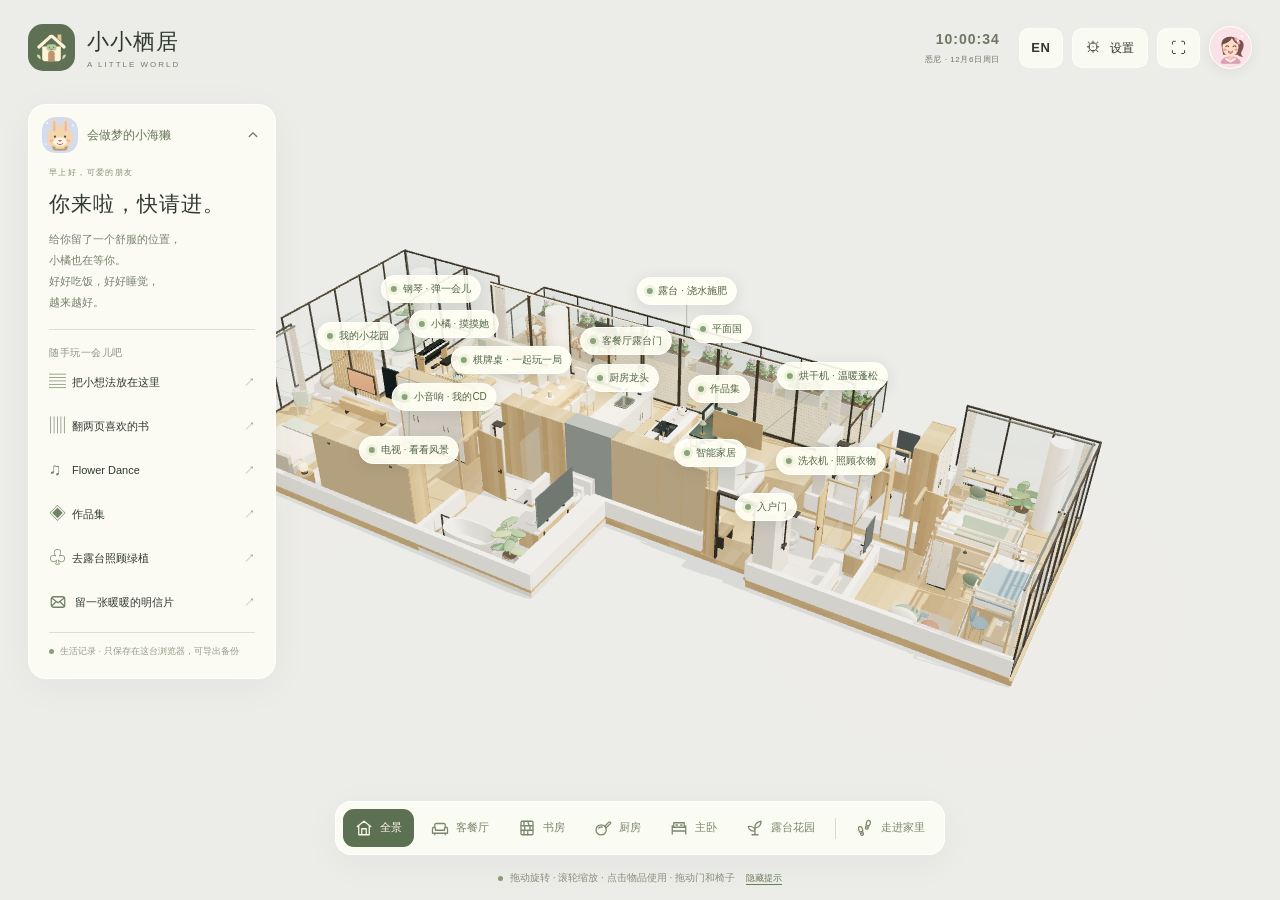
==== commit 3c409f1a: "Add home game table and integrated loft furniture; fix piano and fridge display" ====
--- a/little-world/index.html
+++ b/little-world/index.html
@@ -1,5 +1,5 @@
 <!doctype html>
-<html lang="zh-CN"><head><meta charset="utf-8"><meta name="viewport" content="width=device-width,initial-scale=1,viewport-fit=cover"><meta name="theme-color" content="#e7e8df"><title>小小栖居 · 日常与好奇心</title><link rel="icon" href="data:image/svg+xml,%3Csvg xmlns='http://www.w3.org/2000/svg' viewBox='0 0 64 64'%3E%3Crect width='64' height='64' rx='18' fill='%23647958'/%3E%3Cpath d='M14 30 32 14l18 16v23H14z' fill='%23f5efdf'/%3E%3Cpath d='M27 53V35h10v18' fill='%23647958'/%3E%3C/svg%3E"><link rel="stylesheet" href="home.css?v=12"><link rel="stylesheet" href="personal-space.css?v=9"><link rel="stylesheet" href="welcome-world.css?v=12"><script type="importmap">{"imports":{"three":"./vendor/three.module.js"}}</script></head>
+<html lang="zh-CN"><head><meta charset="utf-8"><meta name="viewport" content="width=device-width,initial-scale=1,viewport-fit=cover"><meta name="theme-color" content="#e7e8df"><title>小小栖居 · 日常与好奇心</title><link rel="icon" href="data:image/svg+xml,%3Csvg xmlns='http://www.w3.org/2000/svg' viewBox='0 0 64 64'%3E%3Crect width='64' height='64' rx='18' fill='%23647958'/%3E%3Cpath d='M14 30 32 14l18 16v23H14z' fill='%23f5efdf'/%3E%3Cpath d='M27 53V35h10v18' fill='%23647958'/%3E%3C/svg%3E"><link rel="stylesheet" href="home.css?v=14"><link rel="stylesheet" href="personal-space.css?v=9"><link rel="stylesheet" href="welcome-world.css?v=14"><script type="importmap">{"imports":{"three":"./vendor/three.module.js"}}</script></head>
 <body>
 <main id="world" aria-label="可交互的三维家"></main><div id="hotspots" aria-label="家中的物品"></div>
 <header class="topbar"><a class="brand" href="./" aria-label="小小栖居 首页"><span class="home-mark" id="house-icon"></span><span><strong>小小栖居</strong><small>A LITTLE WORLD</small></span></a><div class="top-actions"><span id="clock" class="clock" title="Australia/Sydney"></span><button id="language-toggle" class="icon-button language-toggle" type="button" data-i18n-skip aria-label="Switch to English" title="Switch to English">EN</button><button id="show-settings" class="icon-button" title="显示与数据设置">⚙ <span>设置</span></button><button id="fullscreen" class="icon-button" title="全屏">⛶</button><button id="my-world" class="profile-button" title="认识小屋的主人" aria-label="我的 · 关于屋主与来访记录"><span id="profile-icon"></span></button></div></header>
@@ -17,4 +17,4 @@
 <div id="loading" role="status" data-i18n-skip><div class="loading-home">⌂</div><h2>正在把家收拾好…</h2><p id="load-detail" lang="en">Making room for you…</p></div>
 <section id="settings" class="settings panel" hidden aria-label="显示与数据设置"><div class="settings-title"><h2>让家更顺手</h2><button id="close-settings" class="small-icon" aria-label="关闭设置">×</button></div><label>完整墙体<input id="full-walls" type="checkbox"></label><label>玻璃与窗帘<input id="show-glass" type="checkbox" checked></label><label>顶面与空调<input id="show-ceiling" type="checkbox"></label><label>减弱动画<input id="reduce-motion" type="checkbox"></label><label>猫咪的名字<input id="rename-cat" type="text" maxlength="16" value="小橘"></label><button id="reset-furniture">复原家具位置</button><button id="export-data">导出便签与生活记录</button><label class="import-label">导入备份<input id="import-data" type="file" accept="application/json,.json"></label><a href="README.md" target="_blank" rel="noopener">使用说明 ↗</a><p>便签和生活记录留在这个浏览器。共享信箱里的明信片会公开展示。</p></section>
 <section id="portfolio-window" class="studio-window" hidden role="dialog" aria-label="作品集"><header id="portfolio-drag"><div><span class="window-dot"></span> 作品集</div><button id="portfolio-close" aria-label="关闭作品集">×</button></header><div class="studio-toolbar"><span>把想法做成可以体验的东西</span><a id="portfolio-external" href="https://liqianyouy.github.io/Homepage/portfolio/" target="_blank" rel="noopener">在浏览器中打开 ↗</a></div><iframe id="portfolio-frame" title="作品集" sandbox="allow-scripts allow-same-origin allow-forms allow-popups" referrerpolicy="strict-origin-when-cross-origin"></iframe><footer>HCI · Responsible AI · Physical computing · Everyday care</footer></section>
-<script>if(location.protocol==='file:'){document.querySelector('#loading h2').textContent='请通过启动器打开小小栖居';document.querySelector('#load-detail').textContent='Please start the local server and open its localhost address.';}</script><script type="module" src="app.js?v=12"></script></body></html>
+<script>if(location.protocol==='file:'){document.querySelector('#loading h2').textContent='请通过启动器打开小小栖居';document.querySelector('#load-detail').textContent='Please start the local server and open its localhost address.';}</script><script type="module" src="app.js?v=14"></script></body></html>
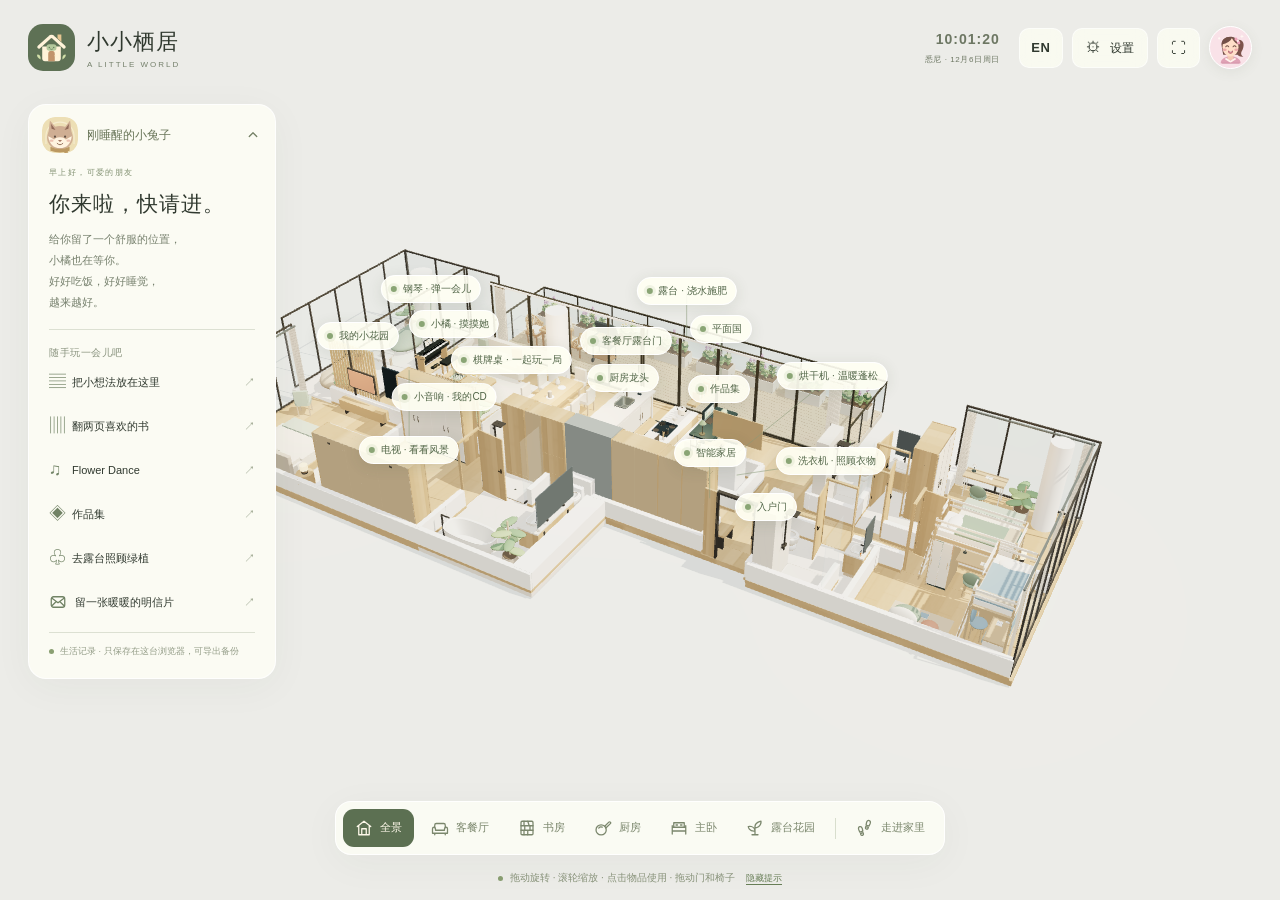
==== commit a1d3a5eb: "Give Little World cat a plush kitten design and responsive close-up" ====
--- a/little-world/index.html
+++ b/little-world/index.html
@@ -17,4 +17,4 @@
 <div id="loading" role="status" data-i18n-skip><div class="loading-home">⌂</div><h2>正在把家收拾好…</h2><p id="load-detail" lang="en">Making room for you…</p></div>
 <section id="settings" class="settings panel" hidden aria-label="显示与数据设置"><div class="settings-title"><h2>让家更顺手</h2><button id="close-settings" class="small-icon" aria-label="关闭设置">×</button></div><label>完整墙体<input id="full-walls" type="checkbox"></label><label>玻璃与窗帘<input id="show-glass" type="checkbox" checked></label><label>顶面与空调<input id="show-ceiling" type="checkbox"></label><label>减弱动画<input id="reduce-motion" type="checkbox"></label><label>猫咪的名字<input id="rename-cat" type="text" maxlength="16" value="小橘"></label><button id="reset-furniture">复原家具位置</button><button id="export-data">导出便签与生活记录</button><label class="import-label">导入备份<input id="import-data" type="file" accept="application/json,.json"></label><a href="README.md" target="_blank" rel="noopener">使用说明 ↗</a><p>便签和生活记录留在这个浏览器。共享信箱里的明信片会公开展示。</p></section>
 <section id="portfolio-window" class="studio-window" hidden role="dialog" aria-label="作品集"><header id="portfolio-drag"><div><span class="window-dot"></span> 作品集</div><button id="portfolio-close" aria-label="关闭作品集">×</button></header><div class="studio-toolbar"><span>把想法做成可以体验的东西</span><a id="portfolio-external" href="https://liqianyouy.github.io/Homepage/portfolio/" target="_blank" rel="noopener">在浏览器中打开 ↗</a></div><iframe id="portfolio-frame" title="作品集" sandbox="allow-scripts allow-same-origin allow-forms allow-popups" referrerpolicy="strict-origin-when-cross-origin"></iframe><footer>HCI · Responsible AI · Physical computing · Everyday care</footer></section>
-<script>if(location.protocol==='file:'){document.querySelector('#loading h2').textContent='请通过启动器打开小小栖居';document.querySelector('#load-detail').textContent='Please start the local server and open its localhost address.';}</script><script type="module" src="app.js?v=14"></script></body></html>
+<script>if(location.protocol==='file:'){document.querySelector('#loading h2').textContent='请通过启动器打开小小栖居';document.querySelector('#load-detail').textContent='Please start the local server and open its localhost address.';}</script><script type="module" src="app.js?v=plush-1"></script></body></html>
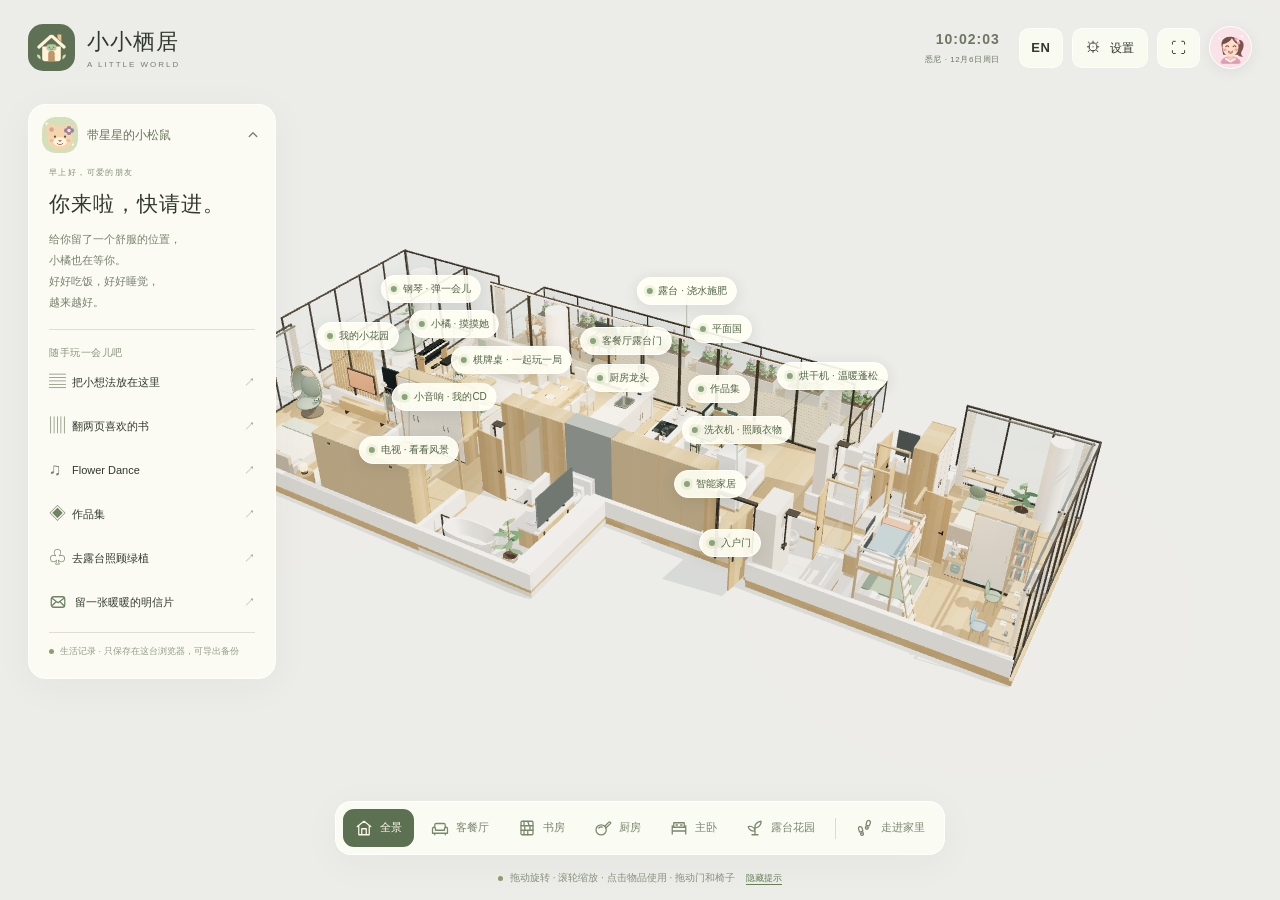
==== commit 2995a9f3: "Refine home props and publish shared bookshelf" ====
--- a/little-world/index.html
+++ b/little-world/index.html
@@ -1,5 +1,5 @@
 <!doctype html>
-<html lang="zh-CN"><head><meta charset="utf-8"><meta name="viewport" content="width=device-width,initial-scale=1,viewport-fit=cover"><meta name="theme-color" content="#e7e8df"><title>小小栖居 · 日常与好奇心</title><link rel="icon" href="data:image/svg+xml,%3Csvg xmlns='http://www.w3.org/2000/svg' viewBox='0 0 64 64'%3E%3Crect width='64' height='64' rx='18' fill='%23647958'/%3E%3Cpath d='M14 30 32 14l18 16v23H14z' fill='%23f5efdf'/%3E%3Cpath d='M27 53V35h10v18' fill='%23647958'/%3E%3C/svg%3E"><link rel="stylesheet" href="home.css?v=14"><link rel="stylesheet" href="personal-space.css?v=9"><link rel="stylesheet" href="welcome-world.css?v=14"><script type="importmap">{"imports":{"three":"./vendor/three.module.js"}}</script></head>
+<html lang="zh-CN"><head><meta charset="utf-8"><meta name="viewport" content="width=device-width,initial-scale=1,viewport-fit=cover"><meta name="theme-color" content="#e7e8df"><title>小小栖居 · 日常与好奇心</title><link rel="icon" href="data:image/svg+xml,%3Csvg xmlns='http://www.w3.org/2000/svg' viewBox='0 0 64 64'%3E%3Crect width='64' height='64' rx='18' fill='%23647958'/%3E%3Cpath d='M14 30 32 14l18 16v23H14z' fill='%23f5efdf'/%3E%3Cpath d='M27 53V35h10v18' fill='%23647958'/%3E%3C/svg%3E"><link rel="stylesheet" href="home.css?v=14"><link rel="stylesheet" href="personal-space.css?v=20"><link rel="stylesheet" href="welcome-world.css?v=14"><script type="importmap">{"imports":{"three":"./vendor/three.module.js"}}</script></head>
 <body>
 <main id="world" aria-label="可交互的三维家"></main><div id="hotspots" aria-label="家中的物品"></div>
 <header class="topbar"><a class="brand" href="./" aria-label="小小栖居 首页"><span class="home-mark" id="house-icon"></span><span><strong>小小栖居</strong><small>A LITTLE WORLD</small></span></a><div class="top-actions"><span id="clock" class="clock" title="Australia/Sydney"></span><button id="language-toggle" class="icon-button language-toggle" type="button" data-i18n-skip aria-label="Switch to English" title="Switch to English">EN</button><button id="show-settings" class="icon-button" title="显示与数据设置">⚙ <span>设置</span></button><button id="fullscreen" class="icon-button" title="全屏">⛶</button><button id="my-world" class="profile-button" title="认识小屋的主人" aria-label="我的 · 关于屋主与来访记录"><span id="profile-icon"></span></button></div></header>
@@ -17,4 +17,4 @@
 <div id="loading" role="status" data-i18n-skip><div class="loading-home">⌂</div><h2>正在把家收拾好…</h2><p id="load-detail" lang="en">Making room for you…</p></div>
 <section id="settings" class="settings panel" hidden aria-label="显示与数据设置"><div class="settings-title"><h2>让家更顺手</h2><button id="close-settings" class="small-icon" aria-label="关闭设置">×</button></div><label>完整墙体<input id="full-walls" type="checkbox"></label><label>玻璃与窗帘<input id="show-glass" type="checkbox" checked></label><label>顶面与空调<input id="show-ceiling" type="checkbox"></label><label>减弱动画<input id="reduce-motion" type="checkbox"></label><label>猫咪的名字<input id="rename-cat" type="text" maxlength="16" value="小橘"></label><button id="reset-furniture">复原家具位置</button><button id="export-data">导出便签与生活记录</button><label class="import-label">导入备份<input id="import-data" type="file" accept="application/json,.json"></label><a href="README.md" target="_blank" rel="noopener">使用说明 ↗</a><p>便签和生活记录留在这个浏览器。共享信箱里的明信片会公开展示。</p></section>
 <section id="portfolio-window" class="studio-window" hidden role="dialog" aria-label="作品集"><header id="portfolio-drag"><div><span class="window-dot"></span> 作品集</div><button id="portfolio-close" aria-label="关闭作品集">×</button></header><div class="studio-toolbar"><span>把想法做成可以体验的东西</span><a id="portfolio-external" href="https://liqianyouy.github.io/Homepage/portfolio/" target="_blank" rel="noopener">在浏览器中打开 ↗</a></div><iframe id="portfolio-frame" title="作品集" sandbox="allow-scripts allow-same-origin allow-forms allow-popups" referrerpolicy="strict-origin-when-cross-origin"></iframe><footer>HCI · Responsible AI · Physical computing · Everyday care</footer></section>
-<script>if(location.protocol==='file:'){document.querySelector('#loading h2').textContent='请通过启动器打开小小栖居';document.querySelector('#load-detail').textContent='Please start the local server and open its localhost address.';}</script><script type="module" src="app.js?v=plush-1"></script></body></html>
+<script>if(location.protocol==='file:'){document.querySelector('#loading h2').textContent='请通过启动器打开小小栖居';document.querySelector('#load-detail').textContent='Please start the local server and open its localhost address.';}</script><script type="module" src="app.js?v=20"></script></body></html>
--- a/little-world/personal-space.css
+++ b/little-world/personal-space.css
@@ -8,3 +8,4 @@
 @media(prefers-reduced-motion:reduce){.ps-disc{animation:none}.ps-button{transition:none}}
 
 .ps-reader-status{font-size:12px;line-height:1.6;color:var(--ps-muted);padding:10px 12px;margin:0 0 10px;border-radius:9px;background:#eef1e7;flex:0 0 auto}.ps-reader-status.is-error{color:#855740;background:#f5e6d9}.ps-reader-window .ps-toolbar{flex-wrap:wrap;flex:0 0 auto}.ps-reader-window .ps-hint{flex:0 0 auto}.ps-reader-window .ps-content>.ps-quiet{align-self:flex-start;margin-bottom:9px}
+.ps-library-sync{display:flex;align-items:flex-start;gap:8px;margin:0 0 14px}.ps-library-status{flex:1;font-size:11px;line-height:1.65;color:var(--ps-muted);margin:0}.ps-library-status.is-error{color:#906252}.ps-library-sync .ps-button{font-size:10px;min-height:28px;padding:3px 7px}.ps-book-heading{display:flex;flex-wrap:wrap;align-items:center;gap:7px}.ps-shared-book-badge{display:inline-flex;flex:0 0 auto;background:#e9efdf;color:#5e7650;border:1px solid #d6e0ca;border-radius:12px;padding:1px 7px;font-size:9px;line-height:1.5}.ps-button:disabled{opacity:.55;cursor:default;transform:none}.ps-share-book{background:#edf2e5;border-color:#c9d7ba;color:#536b46}
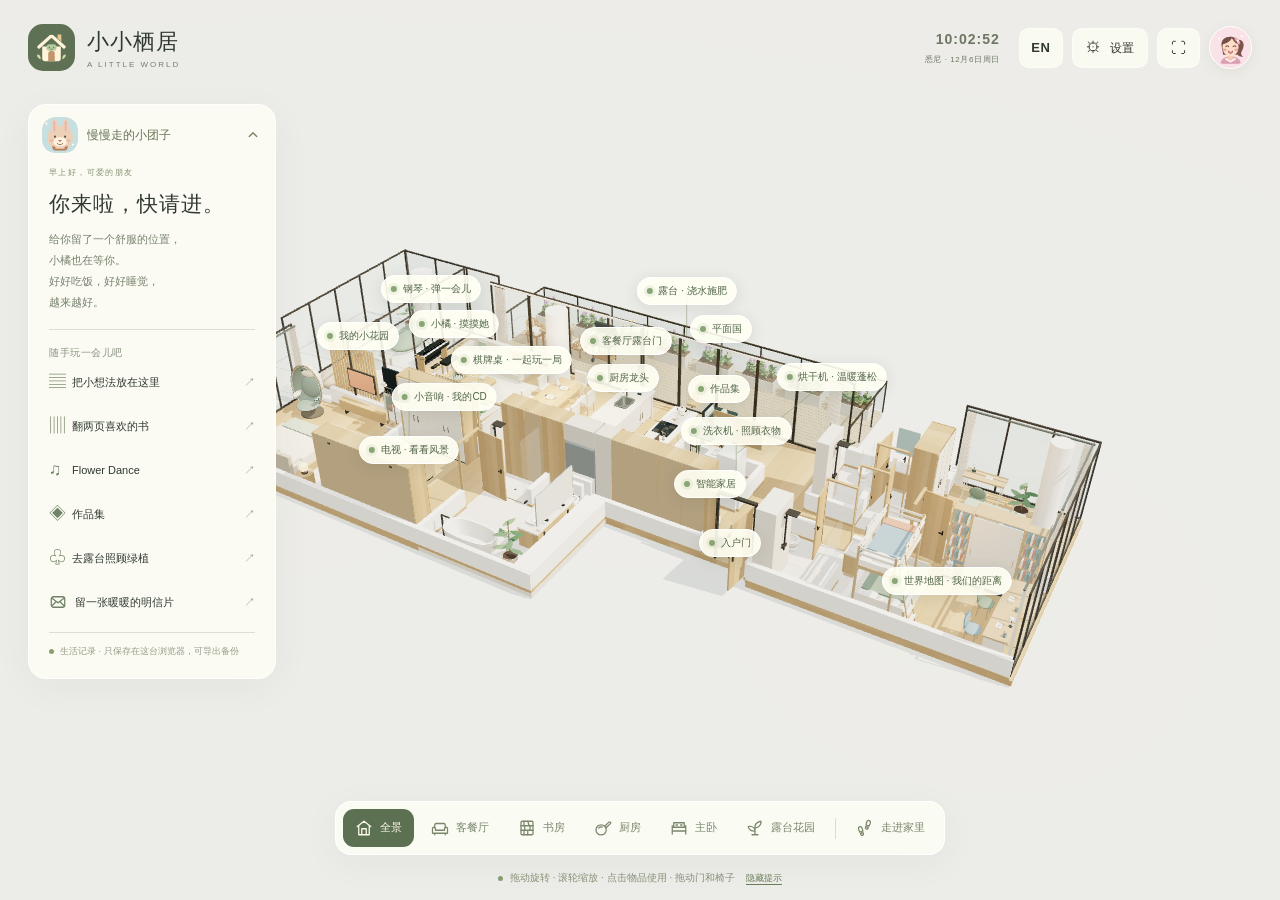
==== commit 1c227fb1: "Refine home proportions and fix walking, piano, mirrors and laundry" ====
--- a/little-world/index.html
+++ b/little-world/index.html
@@ -17,4 +17,4 @@
 <div id="loading" role="status" data-i18n-skip><div class="loading-home">⌂</div><h2>正在把家收拾好…</h2><p id="load-detail" lang="en">Making room for you…</p></div>
 <section id="settings" class="settings panel" hidden aria-label="显示与数据设置"><div class="settings-title"><h2>让家更顺手</h2><button id="close-settings" class="small-icon" aria-label="关闭设置">×</button></div><label>完整墙体<input id="full-walls" type="checkbox"></label><label>玻璃与窗帘<input id="show-glass" type="checkbox" checked></label><label>顶面与空调<input id="show-ceiling" type="checkbox"></label><label>减弱动画<input id="reduce-motion" type="checkbox"></label><label>猫咪的名字<input id="rename-cat" type="text" maxlength="16" value="小橘"></label><button id="reset-furniture">复原家具位置</button><button id="export-data">导出便签与生活记录</button><label class="import-label">导入备份<input id="import-data" type="file" accept="application/json,.json"></label><a href="README.md" target="_blank" rel="noopener">使用说明 ↗</a><p>便签和生活记录留在这个浏览器。共享信箱里的明信片会公开展示。</p></section>
 <section id="portfolio-window" class="studio-window" hidden role="dialog" aria-label="作品集"><header id="portfolio-drag"><div><span class="window-dot"></span> 作品集</div><button id="portfolio-close" aria-label="关闭作品集">×</button></header><div class="studio-toolbar"><span>把想法做成可以体验的东西</span><a id="portfolio-external" href="https://liqianyouy.github.io/Homepage/portfolio/" target="_blank" rel="noopener">在浏览器中打开 ↗</a></div><iframe id="portfolio-frame" title="作品集" sandbox="allow-scripts allow-same-origin allow-forms allow-popups" referrerpolicy="strict-origin-when-cross-origin"></iframe><footer>HCI · Responsible AI · Physical computing · Everyday care</footer></section>
-<script>if(location.protocol==='file:'){document.querySelector('#loading h2').textContent='请通过启动器打开小小栖居';document.querySelector('#load-detail').textContent='Please start the local server and open its localhost address.';}</script><script type="module" src="app.js?v=20"></script></body></html>
+<script>if(location.protocol==='file:'){document.querySelector('#loading h2').textContent='请通过启动器打开小小栖居';document.querySelector('#load-detail').textContent='Please start the local server and open its localhost address.';}</script><script type="module" src="app.js?v=20260907-22"></script></body></html>
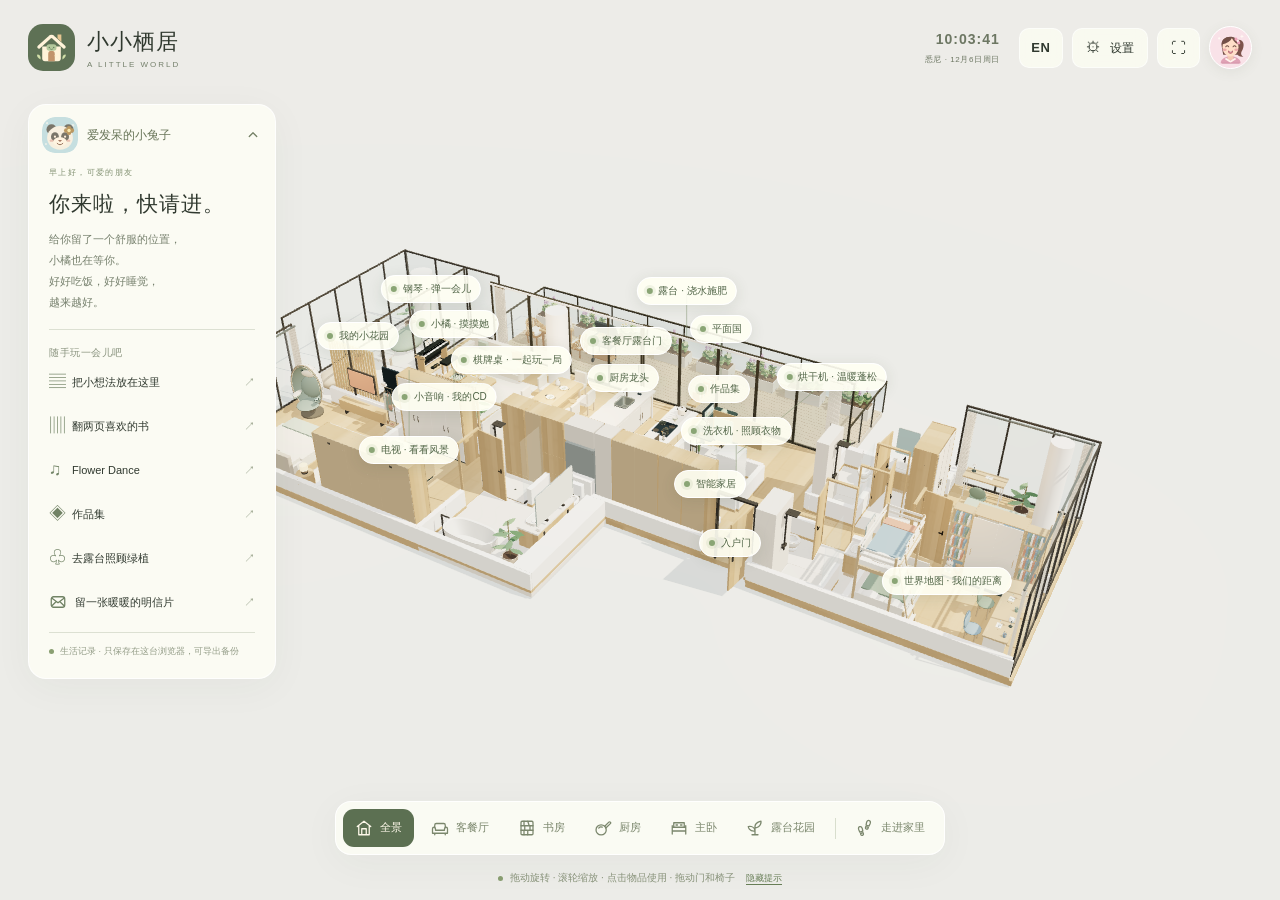
==== commit 8ad8ce28: "Keep online TV controls usable when autoplay is blocked" ====
--- a/little-world/index.html
+++ b/little-world/index.html
@@ -1,5 +1,5 @@
 <!doctype html>
-<html lang="zh-CN"><head><meta charset="utf-8"><meta name="viewport" content="width=device-width,initial-scale=1,viewport-fit=cover"><meta name="theme-color" content="#e7e8df"><title>小小栖居 · 日常与好奇心</title><link rel="icon" href="data:image/svg+xml,%3Csvg xmlns='http://www.w3.org/2000/svg' viewBox='0 0 64 64'%3E%3Crect width='64' height='64' rx='18' fill='%23647958'/%3E%3Cpath d='M14 30 32 14l18 16v23H14z' fill='%23f5efdf'/%3E%3Cpath d='M27 53V35h10v18' fill='%23647958'/%3E%3C/svg%3E"><link rel="stylesheet" href="home.css?v=14"><link rel="stylesheet" href="personal-space.css?v=20"><link rel="stylesheet" href="welcome-world.css?v=14"><script type="importmap">{"imports":{"three":"./vendor/three.module.js"}}</script></head>
+<html lang="zh-CN"><head><meta charset="utf-8"><meta name="viewport" content="width=device-width,initial-scale=1,viewport-fit=cover"><meta name="theme-color" content="#e7e8df"><title>小小栖居 · 日常与好奇心</title><link rel="icon" href="data:image/svg+xml,%3Csvg xmlns='http://www.w3.org/2000/svg' viewBox='0 0 64 64'%3E%3Crect width='64' height='64' rx='18' fill='%23647958'/%3E%3Cpath d='M14 30 32 14l18 16v23H14z' fill='%23f5efdf'/%3E%3Cpath d='M27 53V35h10v18' fill='%23647958'/%3E%3C/svg%3E"><link rel="stylesheet" href="home.css?v=14"><link rel="stylesheet" href="personal-space.css?v=20"><link rel="stylesheet" href="welcome-world.css?v=20260908-tv3"><script type="importmap">{"imports":{"three":"./vendor/three.module.js"}}</script></head>
 <body>
 <main id="world" aria-label="可交互的三维家"></main><div id="hotspots" aria-label="家中的物品"></div>
 <header class="topbar"><a class="brand" href="./" aria-label="小小栖居 首页"><span class="home-mark" id="house-icon"></span><span><strong>小小栖居</strong><small>A LITTLE WORLD</small></span></a><div class="top-actions"><span id="clock" class="clock" title="Australia/Sydney"></span><button id="language-toggle" class="icon-button language-toggle" type="button" data-i18n-skip aria-label="Switch to English" title="Switch to English">EN</button><button id="show-settings" class="icon-button" title="显示与数据设置">⚙ <span>设置</span></button><button id="fullscreen" class="icon-button" title="全屏">⛶</button><button id="my-world" class="profile-button" title="认识小屋的主人" aria-label="我的 · 关于屋主与来访记录"><span id="profile-icon"></span></button></div></header>
@@ -17,4 +17,4 @@
 <div id="loading" role="status" data-i18n-skip><div class="loading-home">⌂</div><h2>正在把家收拾好…</h2><p id="load-detail" lang="en">Making room for you…</p></div>
 <section id="settings" class="settings panel" hidden aria-label="显示与数据设置"><div class="settings-title"><h2>让家更顺手</h2><button id="close-settings" class="small-icon" aria-label="关闭设置">×</button></div><label>完整墙体<input id="full-walls" type="checkbox"></label><label>玻璃与窗帘<input id="show-glass" type="checkbox" checked></label><label>顶面与空调<input id="show-ceiling" type="checkbox"></label><label>减弱动画<input id="reduce-motion" type="checkbox"></label><label>猫咪的名字<input id="rename-cat" type="text" maxlength="16" value="小橘"></label><button id="reset-furniture">复原家具位置</button><button id="export-data">导出便签与生活记录</button><label class="import-label">导入备份<input id="import-data" type="file" accept="application/json,.json"></label><a href="README.md" target="_blank" rel="noopener">使用说明 ↗</a><p>便签和生活记录留在这个浏览器。共享信箱里的明信片会公开展示。</p></section>
 <section id="portfolio-window" class="studio-window" hidden role="dialog" aria-label="作品集"><header id="portfolio-drag"><div><span class="window-dot"></span> 作品集</div><button id="portfolio-close" aria-label="关闭作品集">×</button></header><div class="studio-toolbar"><span>把想法做成可以体验的东西</span><a id="portfolio-external" href="https://liqianyouy.github.io/Homepage/portfolio/" target="_blank" rel="noopener">在浏览器中打开 ↗</a></div><iframe id="portfolio-frame" title="作品集" sandbox="allow-scripts allow-same-origin allow-forms allow-popups" referrerpolicy="strict-origin-when-cross-origin"></iframe><footer>HCI · Responsible AI · Physical computing · Everyday care</footer></section>
-<script>if(location.protocol==='file:'){document.querySelector('#loading h2').textContent='请通过启动器打开小小栖居';document.querySelector('#load-detail').textContent='Please start the local server and open its localhost address.';}</script><script type="module" src="app.js?v=20260907-22"></script></body></html>
+<script>if(location.protocol==='file:'){document.querySelector('#loading h2').textContent='请通过启动器打开小小栖居';document.querySelector('#load-detail').textContent='Please start the local server and open its localhost address.';}</script><script type="module" src="app.js?v=20260908-tv4"></script></body></html>
--- a/little-world/welcome-world.css
+++ b/little-world/welcome-world.css
@@ -109,3 +109,12 @@
 @media(max-width:760px){.tv-connection{gap:10px;padding:13px;font-size:10px}.tv-connection strong{font-size:15px}.tv-connection .world-button{font-size:10px;padding:7px 9px}.tv-remote{max-width:calc(100vw - 28px)}}
 
 .plant-stages{display:flex;flex-wrap:wrap;gap:6px;margin:14px 0}.plant-stages span{padding:5px 9px;border:1px solid var(--line);border-radius:20px;font-size:12px;color:#7d8973}.plant-stages .current{background:#657e59;color:#fffdf1;border-color:#657e59}.plant-care-facts{display:grid;grid-template-columns:1fr 1.3fr;gap:8px 12px;font-size:13px;line-height:1.6;margin:16px 0}.plant-care-facts dt{color:#879078}.plant-care-facts dd{margin:0;color:#536649}.vase-choice{border-top:1px solid #e0e5d6;padding:17px 0}.vase-choice h3{font-size:17px;margin:0 0 8px}.vase-choice p{font-size:13px;line-height:1.65;color:#7a876f}.vase-choice select,.seed-options select{font:inherit;font-size:13px;min-height:44px;border:1px solid #d6dfce;border-radius:9px;background:#fffdf4;color:#536649;padding:8px;max-width:100%}.planter-detail .stats-caption{font-size:12px;line-height:1.8}.world-button:disabled{opacity:.48;cursor:default}.world-button:disabled:active{transform:none}
+
+/* YouTube connection hints never cover the platform's native play controls. */
+.tv-player[data-provider="youtube"]{min-height:200px}
+.tv-online-status{position:relative;margin-top:12px;padding:13px 15px;border:1px solid #dfe5d5;border-radius:12px;background:#f1f4e9;color:#596e50;font-size:11px;line-height:1.7}
+.tv-online-status strong{display:block;font-size:12px;font-weight:600}.tv-online-status p{margin:3px 0 0}.tv-online-status .world-actions{margin:10px 0 0}.tv-online-status .world-actions[hidden],.tv-online-status[hidden]{display:none!important}
+.tv-online-status[data-state="error"]{background:#f7f0e4;border-color:#e8d8bf;color:#806348}.tv-online-status .world-button{text-decoration:none}
+@media(max-width:760px){.tv-online-status{font-size:11px;padding:11px 12px}.tv-online-status .world-button{font-size:10px;padding:8px 10px}}
+
+@media(max-width:760px){.tv-overlay{pointer-events:auto}}
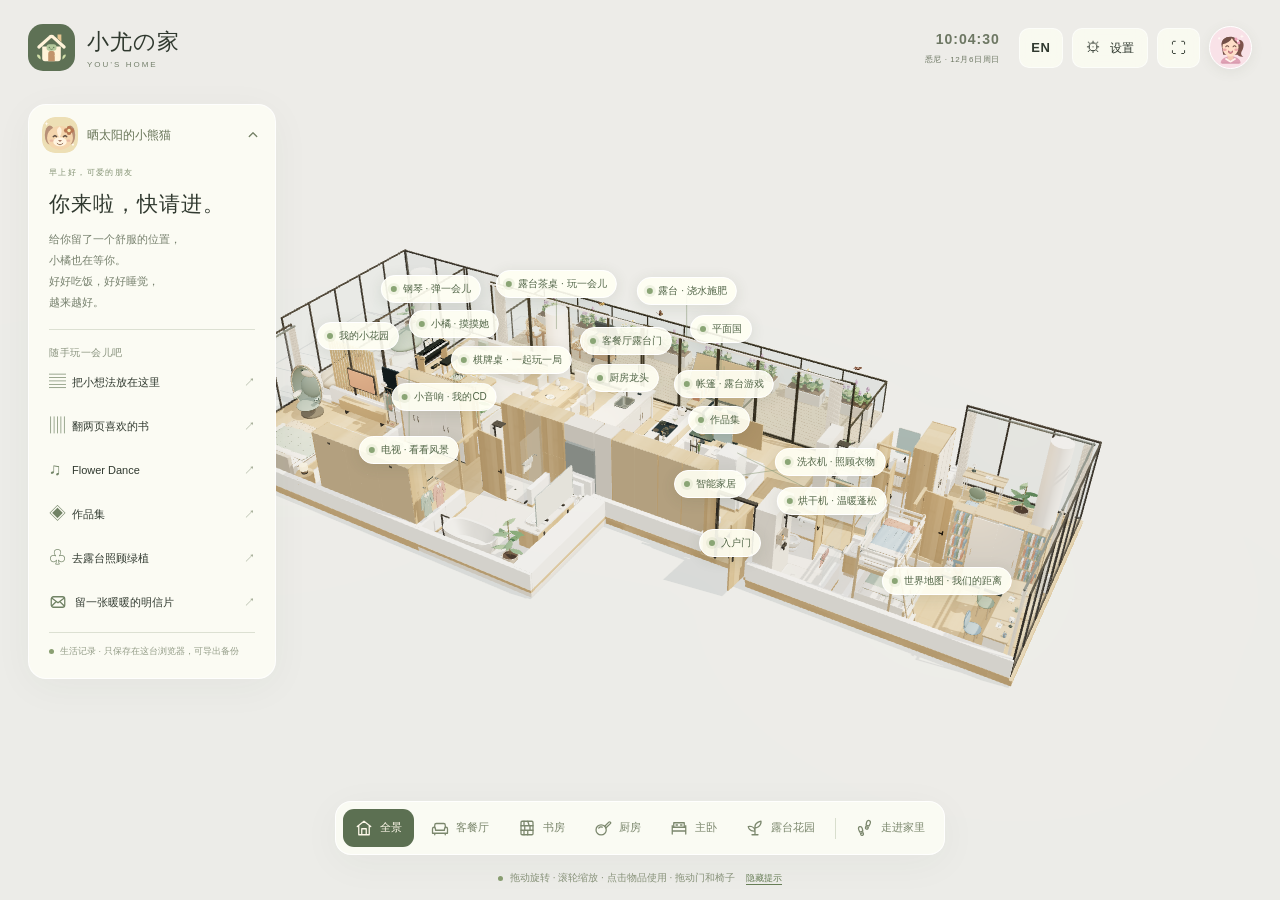
==== commit 569190a7: "Rename You's Home and add password-protected terrace games" ====
--- a/little-world/index.html
+++ b/little-world/index.html
@@ -1,8 +1,8 @@
 <!doctype html>
-<html lang="zh-CN"><head><meta charset="utf-8"><meta name="viewport" content="width=device-width,initial-scale=1,viewport-fit=cover"><meta name="theme-color" content="#e7e8df"><title>小小栖居 · 日常与好奇心</title><link rel="icon" href="data:image/svg+xml,%3Csvg xmlns='http://www.w3.org/2000/svg' viewBox='0 0 64 64'%3E%3Crect width='64' height='64' rx='18' fill='%23647958'/%3E%3Cpath d='M14 30 32 14l18 16v23H14z' fill='%23f5efdf'/%3E%3Cpath d='M27 53V35h10v18' fill='%23647958'/%3E%3C/svg%3E"><link rel="stylesheet" href="home.css?v=14"><link rel="stylesheet" href="personal-space.css?v=20"><link rel="stylesheet" href="welcome-world.css?v=20260908-tv3"><script type="importmap">{"imports":{"three":"./vendor/three.module.js"}}</script></head>
+<html lang="zh-CN"><head><meta charset="utf-8"><meta name="viewport" content="width=device-width,initial-scale=1,viewport-fit=cover"><meta name="theme-color" content="#e7e8df"><title>小尤の家 · 日常与好奇心</title><link rel="icon" href="data:image/svg+xml,%3Csvg xmlns='http://www.w3.org/2000/svg' viewBox='0 0 64 64'%3E%3Crect width='64' height='64' rx='18' fill='%23647958'/%3E%3Cpath d='M14 30 32 14l18 16v23H14z' fill='%23f5efdf'/%3E%3Cpath d='M27 53V35h10v18' fill='%23647958'/%3E%3C/svg%3E"><link rel="stylesheet" href="home.css?v=14"><link rel="stylesheet" href="personal-space.css?v=20"><link rel="stylesheet" href="welcome-world.css?v=20260908-tv3"><link rel="stylesheet" href="terrace-games.css?v=20260908-games1"><script type="importmap">{"imports":{"three":"./vendor/three.module.js"}}</script></head>
 <body>
 <main id="world" aria-label="可交互的三维家"></main><div id="hotspots" aria-label="家中的物品"></div>
-<header class="topbar"><a class="brand" href="./" aria-label="小小栖居 首页"><span class="home-mark" id="house-icon"></span><span><strong>小小栖居</strong><small>A LITTLE WORLD</small></span></a><div class="top-actions"><span id="clock" class="clock" title="Australia/Sydney"></span><button id="language-toggle" class="icon-button language-toggle" type="button" data-i18n-skip aria-label="Switch to English" title="Switch to English">EN</button><button id="show-settings" class="icon-button" title="显示与数据设置">⚙ <span>设置</span></button><button id="fullscreen" class="icon-button" title="全屏">⛶</button><button id="my-world" class="profile-button" title="认识小屋的主人" aria-label="我的 · 关于屋主与来访记录"><span id="profile-icon"></span></button></div></header>
+<header class="topbar"><a class="brand" href="./" aria-label="小尤の家 首页"><span class="home-mark" id="house-icon"></span><span><strong>小尤の家</strong><small>YOU’S HOME</small></span></a><div class="top-actions"><span id="clock" class="clock" title="Australia/Sydney"></span><button id="language-toggle" class="icon-button language-toggle" type="button" data-i18n-skip aria-label="Switch to English" title="Switch to English">EN</button><button id="show-settings" class="icon-button" title="显示与数据设置">⚙ <span>设置</span></button><button id="fullscreen" class="icon-button" title="全屏">⛶</button><button id="my-world" class="profile-button" title="认识小屋的主人" aria-label="我的 · 关于屋主与来访记录"><span id="profile-icon"></span></button></div></header>
 <aside class="welcome friend-card compactible-card panel" aria-label="朋友卡片">
  <div class="card-header"><button id="welcome-card-toggle" class="card-disclosure" type="button" aria-expanded="true" aria-controls="welcome-card-body"><span id="visitor-chip" class="visitor-chip"><span>一位可爱的朋友</span></span><span class="card-toggle-status sr-only">收起朋友卡片</span><svg class="card-caret" viewBox="0 0 24 24" fill="none" aria-hidden="true"><path d="m7 10 5 5 5-5" stroke="currentColor" stroke-width="1.8" stroke-linecap="round" stroke-linejoin="round"/></svg></button></div>
  <div id="welcome-card-body" class="card-body" role="region" aria-labelledby="welcome-card-toggle"><div class="eyebrow" id="greeting">WELCOME, LITTLE FRIEND</div><h1>你来啦，快请进。</h1><p>给你留了一个舒服的位置，<br>小橘也在等你。<br>好好吃饭，好好睡觉，<br>越来越好。</p><div class="divider"></div><div class="mini-label">随手玩一会儿吧</div><button class="text-action" id="desk-shortcut"><span>▤</span> 把小想法放在这里 <b>↗</b></button><button class="text-action" id="book-shortcut"><span>▥</span> 翻两页喜欢的书 <b>↗</b></button><button class="text-action" id="music-shortcut"><span>♫</span> Flower Dance <b>↗</b></button><button class="text-action" id="portfolio-shortcut"><span>◈</span> 作品集 <b>↗</b></button><button class="text-action" id="garden-shortcut"><span>♧</span> 去露台照顾绿植 <b>↗</b></button><button class="text-action" id="postcard-shortcut"><span id="postcard-icon" class="shortcut-icon"><svg viewBox="0 0 24 24" fill="none" aria-hidden="true"><rect x="3" y="5" width="18" height="14" rx="3" stroke="currentColor" stroke-width="1.7"/><path d="m4 7 8 6 8-6M4 17l5-5m11 5-5-5" stroke="currentColor" stroke-width="1.7" stroke-linecap="round" stroke-linejoin="round"/></svg></span> 留一张暖暖的明信片 <b>↗</b></button><div class="home-status"><i></i><span id="save-status">生活记录 · 保存在你的浏览器</span></div></div>
@@ -17,4 +17,4 @@
 <div id="loading" role="status" data-i18n-skip><div class="loading-home">⌂</div><h2>正在把家收拾好…</h2><p id="load-detail" lang="en">Making room for you…</p></div>
 <section id="settings" class="settings panel" hidden aria-label="显示与数据设置"><div class="settings-title"><h2>让家更顺手</h2><button id="close-settings" class="small-icon" aria-label="关闭设置">×</button></div><label>完整墙体<input id="full-walls" type="checkbox"></label><label>玻璃与窗帘<input id="show-glass" type="checkbox" checked></label><label>顶面与空调<input id="show-ceiling" type="checkbox"></label><label>减弱动画<input id="reduce-motion" type="checkbox"></label><label>猫咪的名字<input id="rename-cat" type="text" maxlength="16" value="小橘"></label><button id="reset-furniture">复原家具位置</button><button id="export-data">导出便签与生活记录</button><label class="import-label">导入备份<input id="import-data" type="file" accept="application/json,.json"></label><a href="README.md" target="_blank" rel="noopener">使用说明 ↗</a><p>便签和生活记录留在这个浏览器。共享信箱里的明信片会公开展示。</p></section>
 <section id="portfolio-window" class="studio-window" hidden role="dialog" aria-label="作品集"><header id="portfolio-drag"><div><span class="window-dot"></span> 作品集</div><button id="portfolio-close" aria-label="关闭作品集">×</button></header><div class="studio-toolbar"><span>把想法做成可以体验的东西</span><a id="portfolio-external" href="https://liqianyouy.github.io/Homepage/portfolio/" target="_blank" rel="noopener">在浏览器中打开 ↗</a></div><iframe id="portfolio-frame" title="作品集" sandbox="allow-scripts allow-same-origin allow-forms allow-popups" referrerpolicy="strict-origin-when-cross-origin"></iframe><footer>HCI · Responsible AI · Physical computing · Everyday care</footer></section>
-<script>if(location.protocol==='file:'){document.querySelector('#loading h2').textContent='请通过启动器打开小小栖居';document.querySelector('#load-detail').textContent='Please start the local server and open its localhost address.';}</script><script type="module" src="app.js?v=20260908-tv4"></script></body></html>
+<script>if(location.protocol==='file:'){document.querySelector('#loading h2').textContent='请通过启动器打开小尤の家';document.querySelector('#load-detail').textContent='Please start the local server and open its localhost address.';}</script><script type="module" src="app.js?v=20260908-home1"></script></body></html>
--- a/little-world/terrace-games.css
+++ b/little-world/terrace-games.css
@@ -0,0 +1,31 @@
+.terrace-games-overlay{position:fixed;inset:0;z-index:110;display:grid;place-items:center;padding:22px;background:#25382965;backdrop-filter:blur(5px);overscroll-behavior:contain}
+.terrace-games-overlay[hidden]{display:none!important}
+.terrace-games-panel{display:flex;flex-direction:column;width:min(900px,100%);max-height:calc(100dvh - 44px);overflow:hidden;background:#fafbf3;color:#354333;border:1px solid #fefef4;border-radius:24px;box-shadow:0 24px 80px #15251940}
+.terrace-games-header{display:flex;align-items:center;gap:14px;padding:15px 20px;border-bottom:1px solid #dce1cf;flex:none;background:#eff2e4}
+.terrace-games-header h2{flex:1;margin:0;font-size:20px;line-height:1.4}
+.terrace-games-header button,.terrace-game-button{min-height:44px;border:1px solid #d9dece;border-radius:14px;color:inherit;background:#fbfcf5;padding:9px 15px;cursor:pointer;font:inherit}
+.terrace-games-header .terrace-games-close{font-size:28px;width:44px;padding:0;border-radius:50%}
+.terrace-games-header [hidden]{display:none}
+.terrace-games-body{position:relative;overflow:auto;min-height:0}
+.terrace-games-lock{width:min(360px,100%);padding:32px 24px 22px;box-sizing:border-box;margin:auto;display:grid;gap:12px}
+.terrace-games-lock-mark{font:52px/1.1 serif;color:#7b8c67;text-align:center}
+.terrace-games-intro{text-align:center;margin:4px 0 12px;font-size:16px;line-height:1.7}
+.terrace-games-lock label{font-size:14px}
+.terrace-games-lock input{min-width:0;width:100%;height:50px;box-sizing:border-box;border:1px solid #c5d0b8;border-radius:12px;background:#fff;color:#354333;padding:10px 15px;font:22px/1.4 system-ui;letter-spacing:.3em}
+.terrace-game-button.primary{background:#647957;color:#fff;border-color:#647957}
+.terrace-games-lock button:disabled{opacity:.65;cursor:wait}
+.terrace-games-status{min-height:24px;margin:0;text-align:center;font-size:14px;line-height:1.7;color:#6b7863}
+.terrace-games-status[role=alert]{color:#a44539}
+.terrace-games-choices{display:grid;grid-template-columns:1fr 1fr;gap:18px;padding:26px}
+.terrace-game-choice{display:flex;flex-direction:column;align-items:flex-start;gap:14px;padding:25px;text-align:left;border:1px solid #dce2cf;border-radius:20px;background:#f0f3e6;color:#3a4b33;font-family:inherit;font-size:16px;line-height:1.6;cursor:pointer}
+.terrace-game-choice:nth-child(2){background:#f5ebdb;border-color:#e4d9c4;color:#705c3d}
+.terrace-game-choice strong{font-size:24px}.terrace-game-choice>span{font-size:14px;line-height:1.65}
+.terrace-game-choice .terrace-game-number{font-size:32px;font-weight:300;opacity:.6}.terrace-game-start{margin-top:auto;border-bottom:1px solid currentColor;padding-top:10px}
+.terrace-games-loading{padding:36px;display:grid;gap:20px;place-items:center}
+.terrace-game-frame{display:block;width:100%;height:100%;border:0;background:#f0f5e8}
+.terrace-games-overlay[data-phase=game] .terrace-games-panel{width:min(1440px,100%);height:calc(100dvh - 44px)}
+.terrace-games-overlay[data-phase=game] .terrace-games-body{flex:1;overflow:hidden}
+.terrace-games-overlay[data-phase=game] .terrace-games-loading:has(+iframe){position:absolute;inset:0;background:#fafbf3;z-index:1;pointer-events:none}
+.terrace-games-panel :focus-visible{outline:3px solid #718956;outline-offset:3px}
+@media(max-width:600px){.terrace-games-overlay{padding:10px}.terrace-games-panel{max-height:calc(100dvh - 20px);border-radius:20px}.terrace-games-header{padding:12px;gap:8px}.terrace-games-header h2{font-size:18px}.terrace-games-back{font-size:12px!important;padding:8px!important}.terrace-games-choices{padding:18px;gap:12px}.terrace-game-choice{padding:18px;gap:10px}.terrace-game-choice strong{font-size:20px}.terrace-games-overlay[data-phase=game]{padding:0}.terrace-games-overlay[data-phase=game] .terrace-games-panel{height:100dvh;max-height:100dvh;border:0;border-radius:0}.terrace-games-overlay[data-phase=game] .terrace-games-header{padding-top:max(8px,env(safe-area-inset-top));padding-right:max(12px,env(safe-area-inset-right));padding-left:max(12px,env(safe-area-inset-left))}}
+@media(max-width:350px){.terrace-games-choices{grid-template-columns:1fr}}
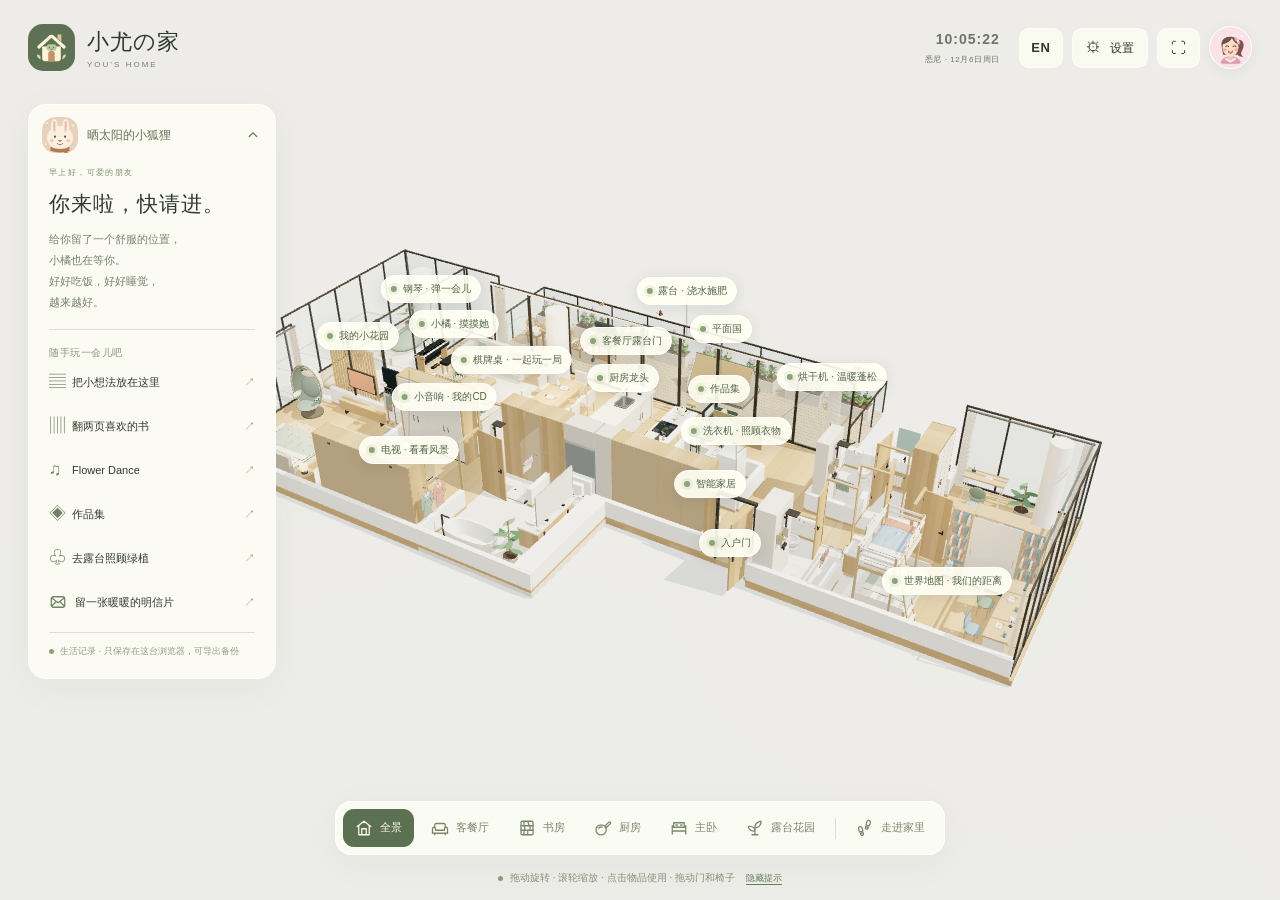
==== commit 0917b6bb: "Remove terrace mini-games from public home" ====
--- a/little-world/index.html
+++ b/little-world/index.html
@@ -1,5 +1,5 @@
 <!doctype html>
-<html lang="zh-CN"><head><meta charset="utf-8"><meta name="viewport" content="width=device-width,initial-scale=1,viewport-fit=cover"><meta name="theme-color" content="#e7e8df"><title>小尤の家 · 日常与好奇心</title><link rel="icon" href="data:image/svg+xml,%3Csvg xmlns='http://www.w3.org/2000/svg' viewBox='0 0 64 64'%3E%3Crect width='64' height='64' rx='18' fill='%23647958'/%3E%3Cpath d='M14 30 32 14l18 16v23H14z' fill='%23f5efdf'/%3E%3Cpath d='M27 53V35h10v18' fill='%23647958'/%3E%3C/svg%3E"><link rel="stylesheet" href="home.css?v=14"><link rel="stylesheet" href="personal-space.css?v=20"><link rel="stylesheet" href="welcome-world.css?v=20260908-tv3"><link rel="stylesheet" href="terrace-games.css?v=20260908-games1"><script type="importmap">{"imports":{"three":"./vendor/three.module.js"}}</script></head>
+<html lang="zh-CN"><head><meta charset="utf-8"><meta name="viewport" content="width=device-width,initial-scale=1,viewport-fit=cover"><meta name="theme-color" content="#e7e8df"><title>小尤の家 · 日常与好奇心</title><link rel="icon" href="data:image/svg+xml,%3Csvg xmlns='http://www.w3.org/2000/svg' viewBox='0 0 64 64'%3E%3Crect width='64' height='64' rx='18' fill='%23647958'/%3E%3Cpath d='M14 30 32 14l18 16v23H14z' fill='%23f5efdf'/%3E%3Cpath d='M27 53V35h10v18' fill='%23647958'/%3E%3C/svg%3E"><link rel="stylesheet" href="home.css?v=14"><link rel="stylesheet" href="personal-space.css?v=20"><link rel="stylesheet" href="welcome-world.css?v=20260908-tv3"><script type="importmap">{"imports":{"three":"./vendor/three.module.js"}}</script></head>
 <body>
 <main id="world" aria-label="可交互的三维家"></main><div id="hotspots" aria-label="家中的物品"></div>
 <header class="topbar"><a class="brand" href="./" aria-label="小尤の家 首页"><span class="home-mark" id="house-icon"></span><span><strong>小尤の家</strong><small>YOU’S HOME</small></span></a><div class="top-actions"><span id="clock" class="clock" title="Australia/Sydney"></span><button id="language-toggle" class="icon-button language-toggle" type="button" data-i18n-skip aria-label="Switch to English" title="Switch to English">EN</button><button id="show-settings" class="icon-button" title="显示与数据设置">⚙ <span>设置</span></button><button id="fullscreen" class="icon-button" title="全屏">⛶</button><button id="my-world" class="profile-button" title="认识小屋的主人" aria-label="我的 · 关于屋主与来访记录"><span id="profile-icon"></span></button></div></header>
@@ -17,4 +17,4 @@
 <div id="loading" role="status" data-i18n-skip><div class="loading-home">⌂</div><h2>正在把家收拾好…</h2><p id="load-detail" lang="en">Making room for you…</p></div>
 <section id="settings" class="settings panel" hidden aria-label="显示与数据设置"><div class="settings-title"><h2>让家更顺手</h2><button id="close-settings" class="small-icon" aria-label="关闭设置">×</button></div><label>完整墙体<input id="full-walls" type="checkbox"></label><label>玻璃与窗帘<input id="show-glass" type="checkbox" checked></label><label>顶面与空调<input id="show-ceiling" type="checkbox"></label><label>减弱动画<input id="reduce-motion" type="checkbox"></label><label>猫咪的名字<input id="rename-cat" type="text" maxlength="16" value="小橘"></label><button id="reset-furniture">复原家具位置</button><button id="export-data">导出便签与生活记录</button><label class="import-label">导入备份<input id="import-data" type="file" accept="application/json,.json"></label><a href="README.md" target="_blank" rel="noopener">使用说明 ↗</a><p>便签和生活记录留在这个浏览器。共享信箱里的明信片会公开展示。</p></section>
 <section id="portfolio-window" class="studio-window" hidden role="dialog" aria-label="作品集"><header id="portfolio-drag"><div><span class="window-dot"></span> 作品集</div><button id="portfolio-close" aria-label="关闭作品集">×</button></header><div class="studio-toolbar"><span>把想法做成可以体验的东西</span><a id="portfolio-external" href="https://liqianyouy.github.io/Homepage/portfolio/" target="_blank" rel="noopener">在浏览器中打开 ↗</a></div><iframe id="portfolio-frame" title="作品集" sandbox="allow-scripts allow-same-origin allow-forms allow-popups" referrerpolicy="strict-origin-when-cross-origin"></iframe><footer>HCI · Responsible AI · Physical computing · Everyday care</footer></section>
-<script>if(location.protocol==='file:'){document.querySelector('#loading h2').textContent='请通过启动器打开小尤の家';document.querySelector('#load-detail').textContent='Please start the local server and open its localhost address.';}</script><script type="module" src="app.js?v=20260908-home1"></script></body></html>
+<script>if(location.protocol==='file:'){document.querySelector('#loading h2').textContent='请通过启动器打开小尤の家';document.querySelector('#load-detail').textContent='Please start the local server and open its localhost address.';}</script><script type="module" src="app.js?v=20260910-home1"></script></body></html>
